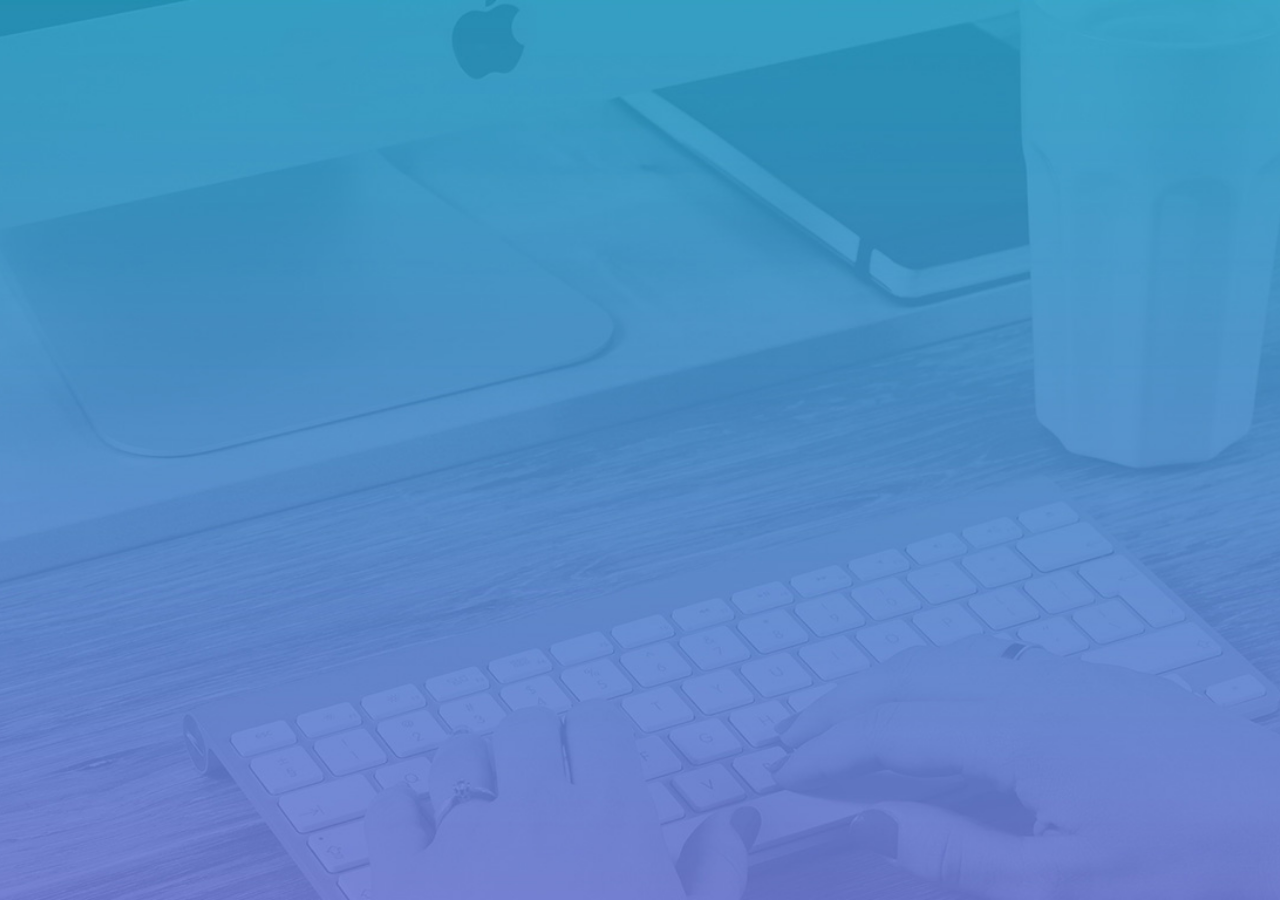
==== index.html @ a2351730 "完成注册和登录的开发" ====
<!DOCTYPE html>
<html lang="en">

<head>
    <meta charset="UTF-8">
    <meta name="viewport" content="width=device-width, initial-scale=1.0">
    <link rel="stylesheet" href="./assets/css/login.css">
    <title>Document</title>
</head>

<body>

</body>

</html>
---- assets/css/login.css ----
html,
body {
    margin: 0;
    padding: 0;
    height: 100%;
    width: 100%;
    background: url('/assets/images/login_bg.jpg') no-repeat center;
    background-size: cover;
}

.loginAndRegBox {
    width: 400px;
    height: 310px;
    background-color: #fff;
    position: absolute;
    left: 50%;
    top: 50%;
    transform: translate(-50%, -50%);
}

.title-box {
    height: 60px;
    background: url('/assets/images/login_title.png') no-repeat center;
}

.reg-box {
    display: none;
}

.layui-form {
    padding: 0 30px;
}

.links {
    display: flex;
    justify-content: flex-end;
}

.layui-form-item {
    position: relative;
}

.layui-icon {
    position: absolute;
    left: 10px;
    top: 10px;
}

.layui-input {
    padding-left: 32px !important;
}
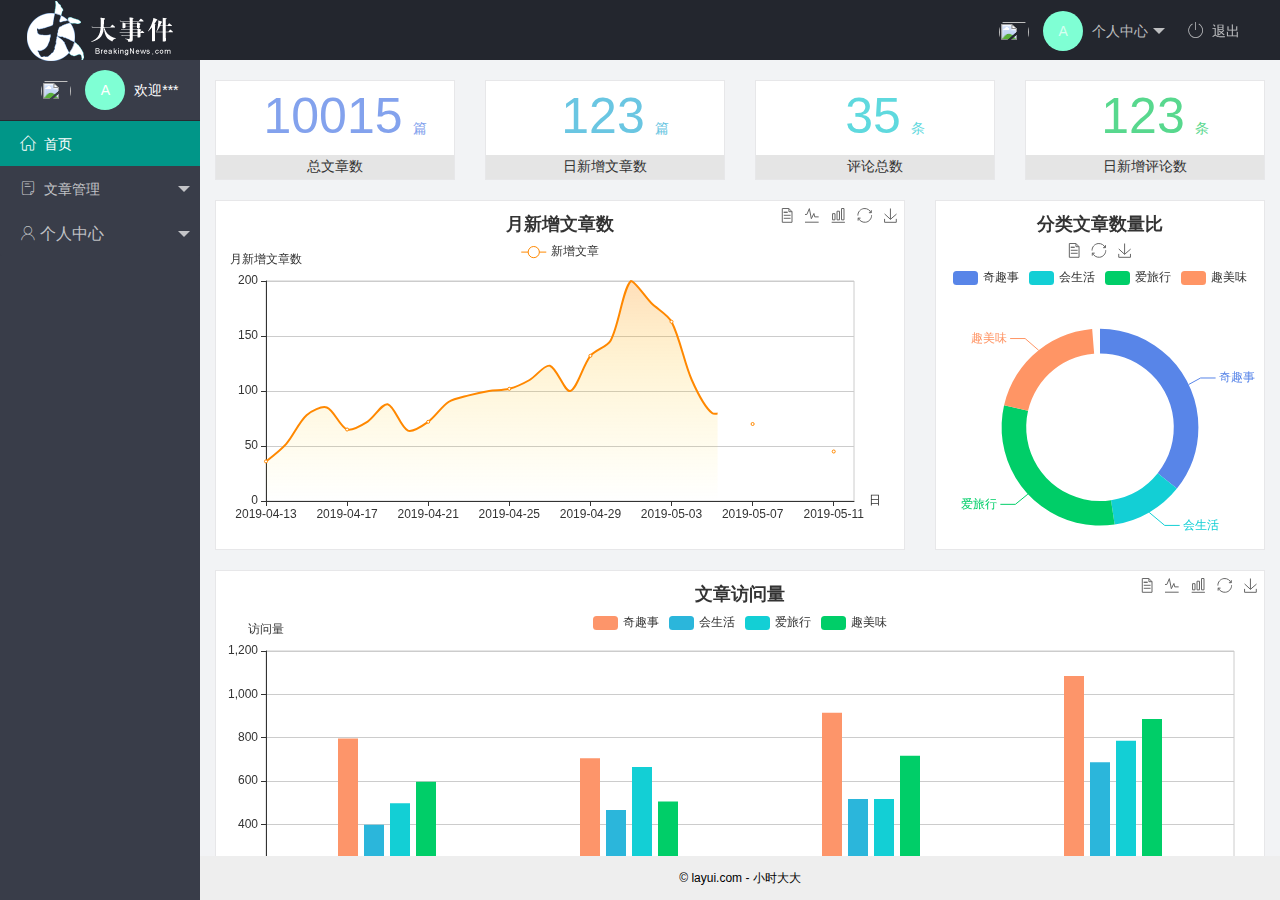
==== commit 5d0b4be3: "完成主页的开发" ====
--- a/index.html
+++ b/index.html
@@ -5,10 +5,92 @@
     <meta charset="UTF-8">
     <meta name="viewport" content="width=device-width, initial-scale=1.0">
     <link rel="stylesheet" href="./assets/css/login.css">
+    <link rel="stylesheet" href="/assets/lib/layui/css/layui.css">
+    <link rel="stylesheet" href="/assets/css/index.css">
+    <!-- 导入第三方图标库 -->
+    <link rel="stylesheet" href="/assets/fonts/iconfont.css">
     <title>Document</title>
 </head>
 
-<body>
+<body class="layui-layout-body">
+    <div class="layui-layout layui-layout-admin">
+        <div class="layui-header">
+            <div class="layui-logo">
+                <img src="/assets/images/logo.png" alt="">
+            </div>
+            <!-- 头部区域（可配合layui已有的水平导航） -->
+            <ul class="layui-nav layui-layout-right">
+                <li class="layui-nav-item">
+                    <a href="javascript:;" class="userinfo">
+                        <img src="http://t.cn/RCzsdCq" class="layui-nav-img">
+                        <span class="text-avatar">A</span> 个人中心
+                    </a>
+                    <dl class="layui-nav-child">
+                        <dd><a href="">基本资料</a></dd>
+                        <dd><a href="">更换头像</a></dd>
+                        <dd><a href="">重置密码</a></dd>
+                    </dl>
+                </li>
+                <li class="layui-nav-item"><a href="javascript:;" id="btnLogout"><span class="iconfont icon-tuichu"></span>退出</a></li>
+            </ul>
+        </div>
+
+        <div class="layui-side layui-bg-black">
+            <div class="layui-side-scroll">
+                <div class="userinfo">
+                    <img src="http://t.cn/RCzsdCq" class="layui-nav-img">
+                    <span class="text-avatar">A</span>
+                    <span>欢迎***</span>
+                </div>
+                <!-- 左侧导航区域（可配合layui已有的垂直导航） -->
+                <ul class="layui-nav layui-nav-tree" lay-shrink="all">
+                    <li class="layui-nav-item layui-this">
+                        <a href="/home/dashboard.html" target="fm"> <span class="iconfont icon-home"></span>首页</a>
+                    </li>
+                    <li class="layui-nav-item">
+
+                        <a class="" href="javascript:;"> <span class="iconfont icon-16"></span>文章管理</a>
+                        <dl class="layui-nav-child">
+                            <dd>
+                                <a href="javascript:;"><span class="iconfont icon-home"></span>文章类别</a>
+                            </dd>
+                            <dd>
+                                <a href="javascript:;"><i class="layui-icon layui-icon-face-smile"></i>文章列表</a>
+                            </dd>
+                            <dd>
+                                <a href="javascript:;"><i class="layui-icon layui-icon-app"></i>发布文章</a>
+                            </dd>
+
+                        </dl>
+                    </li>
+                    <li class="layui-nav-item">
+                        <a href="javascript:;"><span class="iconfont icon-user">
+                            个人中心</a>
+                        <dl class="layui-nav-child">
+                            <dd><a href="javascript:;"><i class="layui-icon layui-icon-app"></i>基本资料</a></dd>
+                            <dd><a href="javascript:;"><i class="layui-icon layui-icon-app"></i>更换头像</a></dd>
+                            <dd><a href="javascript:;"><i class="layui-icon layui-icon-app"></i>重置密码</a></dd>
+                        </dl>
+                    </li>
+                </ul>
+            </div>
+        </div>
+
+        <div class="layui-body">
+            <!-- 内容主体区域 -->
+            <iframe name="fm" src="/home/dashboard.html" frameborder="0"></iframe>
+        </div>
+
+        <div class="layui-footer">
+            <!-- 底部固定区域 -->
+            © layui.com - 小时大大
+        </div>
+    </div>
+    <script src="/assets/lib/layui/layui.all.js"></script>
+    <script src="/assets/lib/jquery.js"></script>
+    <!-- jquery之后 js之前 -->
+    <script src="/assets/js/baseAPI.js"></script>
+    <script src="/assets/js/index.js"></script>
 
 </body>
 
--- a/assets/lib/layui/css/layui.css
+++ b/assets/lib/layui/css/layui.css
@@ -0,0 +1,2 @@
+/** layui-v2.5.5 MIT License By https://www.layui.com */
+ .layui-inline,img{display:inline-block;vertical-align:middle}h1,h2,h3,h4,h5,h6{font-weight:400}.layui-edge,.layui-header,.layui-inline,.layui-main{position:relative}.layui-body,.layui-edge,.layui-elip{overflow:hidden}.layui-btn,.layui-edge,.layui-inline,img{vertical-align:middle}.layui-btn,.layui-disabled,.layui-icon,.layui-unselect{-moz-user-select:none;-webkit-user-select:none;-ms-user-select:none}.layui-elip,.layui-form-checkbox span,.layui-form-pane .layui-form-label{text-overflow:ellipsis;white-space:nowrap}.layui-breadcrumb,.layui-tree-btnGroup{visibility:hidden}blockquote,body,button,dd,div,dl,dt,form,h1,h2,h3,h4,h5,h6,input,li,ol,p,pre,td,textarea,th,ul{margin:0;padding:0;-webkit-tap-highlight-color:rgba(0,0,0,0)}a:active,a:hover{outline:0}img{border:none}li{list-style:none}table{border-collapse:collapse;border-spacing:0}h4,h5,h6{font-size:100%}button,input,optgroup,option,select,textarea{font-family:inherit;font-size:inherit;font-style:inherit;font-weight:inherit;outline:0}pre{white-space:pre-wrap;white-space:-moz-pre-wrap;white-space:-pre-wrap;white-space:-o-pre-wrap;word-wrap:break-word}body{line-height:24px;font:14px Helvetica Neue,Helvetica,PingFang SC,Tahoma,Arial,sans-serif}hr{height:1px;margin:10px 0;border:0;clear:both}a{color:#333;text-decoration:none}a:hover{color:#777}a cite{font-style:normal;*cursor:pointer}.layui-border-box,.layui-border-box *{box-sizing:border-box}.layui-box,.layui-box *{box-sizing:content-box}.layui-clear{clear:both;*zoom:1}.layui-clear:after{content:'\20';clear:both;*zoom:1;display:block;height:0}.layui-inline{*display:inline;*zoom:1}.layui-edge{display:inline-block;width:0;height:0;border-width:6px;border-style:dashed;border-color:transparent}.layui-edge-top{top:-4px;border-bottom-color:#999;border-bottom-style:solid}.layui-edge-right{border-left-color:#999;border-left-style:solid}.layui-edge-bottom{top:2px;border-top-color:#999;border-top-style:solid}.layui-edge-left{border-right-color:#999;border-right-style:solid}.layui-disabled,.layui-disabled:hover{color:#d2d2d2!important;cursor:not-allowed!important}.layui-circle{border-radius:100%}.layui-show{display:block!important}.layui-hide{display:none!important}@font-face{font-family:layui-icon;src:url(../font/iconfont.eot?v=250);src:url(../font/iconfont.eot?v=250#iefix) format('embedded-opentype'),url(../font/iconfont.woff2?v=250) format('woff2'),url(../font/iconfont.woff?v=250) format('woff'),url(../font/iconfont.ttf?v=250) format('truetype'),url(../font/iconfont.svg?v=250#layui-icon) format('svg')}.layui-icon{font-family:layui-icon!important;font-size:16px;font-style:normal;-webkit-font-smoothing:antialiased;-moz-osx-font-smoothing:grayscale}.layui-icon-reply-fill:before{content:"\e611"}.layui-icon-set-fill:before{content:"\e614"}.layui-icon-menu-fill:before{content:"\e60f"}.layui-icon-search:before{content:"\e615"}.layui-icon-share:before{content:"\e641"}.layui-icon-set-sm:before{content:"\e620"}.layui-icon-engine:before{content:"\e628"}.layui-icon-close:before{content:"\1006"}.layui-icon-close-fill:before{content:"\1007"}.layui-icon-chart-screen:before{content:"\e629"}.layui-icon-star:before{content:"\e600"}.layui-icon-circle-dot:before{content:"\e617"}.layui-icon-chat:before{content:"\e606"}.layui-icon-release:before{content:"\e609"}.layui-icon-list:before{content:"\e60a"}.layui-icon-chart:before{content:"\e62c"}.layui-icon-ok-circle:before{content:"\1005"}.layui-icon-layim-theme:before{content:"\e61b"}.layui-icon-table:before{content:"\e62d"}.layui-icon-right:before{content:"\e602"}.layui-icon-left:before{content:"\e603"}.layui-icon-cart-simple:before{content:"\e698"}.layui-icon-face-cry:before{content:"\e69c"}.layui-icon-face-smile:before{content:"\e6af"}.layui-icon-survey:before{content:"\e6b2"}.layui-icon-tree:before{content:"\e62e"}.layui-icon-upload-circle:before{content:"\e62f"}.layui-icon-add-circle:before{content:"\e61f"}.layui-icon-download-circle:before{content:"\e601"}.layui-icon-templeate-1:before{content:"\e630"}.layui-icon-util:before{content:"\e631"}.layui-icon-face-surprised:before{content:"\e664"}.layui-icon-edit:before{content:"\e642"}.layui-icon-speaker:before{content:"\e645"}.layui-icon-down:before{content:"\e61a"}.layui-icon-file:before{content:"\e621"}.layui-icon-layouts:before{content:"\e632"}.layui-icon-rate-half:before{content:"\e6c9"}.layui-icon-add-circle-fine:before{content:"\e608"}.layui-icon-prev-circle:before{content:"\e633"}.layui-icon-read:before{content:"\e705"}.layui-icon-404:before{content:"\e61c"}.layui-icon-carousel:before{content:"\e634"}.layui-icon-help:before{content:"\e607"}.layui-icon-code-circle:before{content:"\e635"}.layui-icon-water:before{content:"\e636"}.layui-icon-username:before{content:"\e66f"}.layui-icon-find-fill:before{content:"\e670"}.layui-icon-about:before{content:"\e60b"}.layui-icon-location:before{content:"\e715"}.layui-icon-up:before{content:"\e619"}.layui-icon-pause:before{content:"\e651"}.layui-icon-date:before{content:"\e637"}.layui-icon-layim-uploadfile:before{content:"\e61d"}.layui-icon-delete:before{content:"\e640"}.layui-icon-play:before{content:"\e652"}.layui-icon-top:before{content:"\e604"}.layui-icon-friends:before{content:"\e612"}.layui-icon-refresh-3:before{content:"\e9aa"}.layui-icon-ok:before{content:"\e605"}.layui-icon-layer:before{content:"\e638"}.layui-icon-face-smile-fine:before{content:"\e60c"}.layui-icon-dollar:before{content:"\e659"}.layui-icon-group:before{content:"\e613"}.layui-icon-layim-download:before{content:"\e61e"}.layui-icon-picture-fine:before{content:"\e60d"}.layui-icon-link:before{content:"\e64c"}.layui-icon-diamond:before{content:"\e735"}.layui-icon-log:before{content:"\e60e"}.layui-icon-rate-solid:before{content:"\e67a"}.layui-icon-fonts-del:before{content:"\e64f"}.layui-icon-unlink:before{content:"\e64d"}.layui-icon-fonts-clear:before{content:"\e639"}.layui-icon-triangle-r:before{content:"\e623"}.layui-icon-circle:before{content:"\e63f"}.layui-icon-radio:before{content:"\e643"}.layui-icon-align-center:before{content:"\e647"}.layui-icon-align-right:before{content:"\e648"}.layui-icon-align-left:before{content:"\e649"}.layui-icon-loading-1:before{content:"\e63e"}.layui-icon-return:before{content:"\e65c"}.layui-icon-fonts-strong:before{content:"\e62b"}.layui-icon-upload:before{content:"\e67c"}.layui-icon-dialogue:before{content:"\e63a"}.layui-icon-video:before{content:"\e6ed"}.layui-icon-headset:before{content:"\e6fc"}.layui-icon-cellphone-fine:before{content:"\e63b"}.layui-icon-add-1:before{content:"\e654"}.layui-icon-face-smile-b:before{content:"\e650"}.layui-icon-fonts-html:before{content:"\e64b"}.layui-icon-form:before{content:"\e63c"}.layui-icon-cart:before{content:"\e657"}.layui-icon-camera-fill:before{content:"\e65d"}.layui-icon-tabs:before{content:"\e62a"}.layui-icon-fonts-code:before{content:"\e64e"}.layui-icon-fire:before{content:"\e756"}.layui-icon-set:before{content:"\e716"}.layui-icon-fonts-u:before{content:"\e646"}.layui-icon-triangle-d:before{content:"\e625"}.layui-icon-tips:before{content:"\e702"}.layui-icon-picture:before{content:"\e64a"}.layui-icon-more-vertical:before{content:"\e671"}.layui-icon-flag:before{content:"\e66c"}.layui-icon-loading:before{content:"\e63d"}.layui-icon-fonts-i:before{content:"\e644"}.layui-icon-refresh-1:before{content:"\e666"}.layui-icon-rmb:before{content:"\e65e"}.layui-icon-home:before{content:"\e68e"}.layui-icon-user:before{content:"\e770"}.layui-icon-notice:before{content:"\e667"}.layui-icon-login-weibo:before{content:"\e675"}.layui-icon-voice:before{content:"\e688"}.layui-icon-upload-drag:before{content:"\e681"}.layui-icon-login-qq:before{content:"\e676"}.layui-icon-snowflake:before{content:"\e6b1"}.layui-icon-file-b:before{content:"\e655"}.layui-icon-template:before{content:"\e663"}.layui-icon-auz:before{content:"\e672"}.layui-icon-console:before{content:"\e665"}.layui-icon-app:before{content:"\e653"}.layui-icon-prev:before{content:"\e65a"}.layui-icon-website:before{content:"\e7ae"}.layui-icon-next:before{content:"\e65b"}.layui-icon-component:before{content:"\e857"}.layui-icon-more:before{content:"\e65f"}.layui-icon-login-wechat:before{content:"\e677"}.layui-icon-shrink-right:before{content:"\e668"}.layui-icon-spread-left:before{content:"\e66b"}.layui-icon-camera:before{content:"\e660"}.layui-icon-note:before{content:"\e66e"}.layui-icon-refresh:before{content:"\e669"}.layui-icon-female:before{content:"\e661"}.layui-icon-male:before{content:"\e662"}.layui-icon-password:before{content:"\e673"}.layui-icon-senior:before{content:"\e674"}.layui-icon-theme:before{content:"\e66a"}.layui-icon-tread:before{content:"\e6c5"}.layui-icon-praise:before{content:"\e6c6"}.layui-icon-star-fill:before{content:"\e658"}.layui-icon-rate:before{content:"\e67b"}.layui-icon-template-1:before{content:"\e656"}.layui-icon-vercode:before{content:"\e679"}.layui-icon-cellphone:before{content:"\e678"}.layui-icon-screen-full:before{content:"\e622"}.layui-icon-screen-restore:before{content:"\e758"}.layui-icon-cols:before{content:"\e610"}.layui-icon-export:before{content:"\e67d"}.layui-icon-print:before{content:"\e66d"}.layui-icon-slider:before{content:"\e714"}.layui-icon-addition:before{content:"\e624"}.layui-icon-subtraction:before{content:"\e67e"}.layui-icon-service:before{content:"\e626"}.layui-icon-transfer:before{content:"\e691"}.layui-main{width:1140px;margin:0 auto}.layui-header{z-index:1000;height:60px}.layui-header a:hover{transition:all .5s;-webkit-transition:all .5s}.layui-side{position:fixed;left:0;top:0;bottom:0;z-index:999;width:200px;overflow-x:hidden}.layui-side-scroll{position:relative;width:220px;height:100%;overflow-x:hidden}.layui-body{position:absolute;left:200px;right:0;top:0;bottom:0;z-index:998;width:auto;overflow-y:auto;box-sizing:border-box}.layui-layout-body{overflow:hidden}.layui-layout-admin .layui-header{background-color:#23262E}.layui-layout-admin .layui-side{top:60px;width:200px;overflow-x:hidden}.layui-layout-admin .layui-body{position:fixed;top:60px;bottom:44px}.layui-layout-admin .layui-main{width:auto;margin:0 15px}.layui-layout-admin .layui-footer{position:fixed;left:200px;right:0;bottom:0;height:44px;line-height:44px;padding:0 15px;background-color:#eee}.layui-layout-admin .layui-logo{position:absolute;left:0;top:0;width:200px;height:100%;line-height:60px;text-align:center;color:#009688;font-size:16px}.layui-layout-admin .layui-header .layui-nav{background:0 0}.layui-layout-left{position:absolute!important;left:200px;top:0}.layui-layout-right{position:absolute!important;right:0;top:0}.layui-container{position:relative;margin:0 auto;padding:0 15px;box-sizing:border-box}.layui-fluid{position:relative;margin:0 auto;padding:0 15px}.layui-row:after,.layui-row:before{content:'';display:block;clear:both}.layui-col-lg1,.layui-col-lg10,.layui-col-lg11,.layui-col-lg12,.layui-col-lg2,.layui-col-lg3,.layui-col-lg4,.layui-col-lg5,.layui-col-lg6,.layui-col-lg7,.layui-col-lg8,.layui-col-lg9,.layui-col-md1,.layui-col-md10,.layui-col-md11,.layui-col-md12,.layui-col-md2,.layui-col-md3,.layui-col-md4,.layui-col-md5,.layui-col-md6,.layui-col-md7,.layui-col-md8,.layui-col-md9,.layui-col-sm1,.layui-col-sm10,.layui-col-sm11,.layui-col-sm12,.layui-col-sm2,.layui-col-sm3,.layui-col-sm4,.layui-col-sm5,.layui-col-sm6,.layui-col-sm7,.layui-col-sm8,.layui-col-sm9,.layui-col-xs1,.layui-col-xs10,.layui-col-xs11,.layui-col-xs12,.layui-col-xs2,.layui-col-xs3,.layui-col-xs4,.layui-col-xs5,.layui-col-xs6,.layui-col-xs7,.layui-col-xs8,.layui-col-xs9{position:relative;display:block;box-sizing:border-box}.layui-col-xs1,.layui-col-xs10,.layui-col-xs11,.layui-col-xs12,.layui-col-xs2,.layui-col-xs3,.layui-col-xs4,.layui-col-xs5,.layui-col-xs6,.layui-col-xs7,.layui-col-xs8,.layui-col-xs9{float:left}.layui-col-xs1{width:8.33333333%}.layui-col-xs2{width:16.66666667%}.layui-col-xs3{width:25%}.layui-col-xs4{width:33.33333333%}.layui-col-xs5{width:41.66666667%}.layui-col-xs6{width:50%}.layui-col-xs7{width:58.33333333%}.layui-col-xs8{width:66.66666667%}.layui-col-xs9{width:75%}.layui-col-xs10{width:83.33333333%}.layui-col-xs11{width:91.66666667%}.layui-col-xs12{width:100%}.layui-col-xs-offset1{margin-left:8.33333333%}.layui-col-xs-offset2{margin-left:16.66666667%}.layui-col-xs-offset3{margin-left:25%}.layui-col-xs-offset4{margin-left:33.33333333%}.layui-col-xs-offset5{margin-left:41.66666667%}.layui-col-xs-offset6{margin-left:50%}.layui-col-xs-offset7{margin-left:58.33333333%}.layui-col-xs-offset8{margin-left:66.66666667%}.layui-col-xs-offset9{margin-left:75%}.layui-col-xs-offset10{margin-left:83.33333333%}.layui-col-xs-offset11{margin-left:91.66666667%}.layui-col-xs-offset12{margin-left:100%}@media screen and (max-width:768px){.layui-hide-xs{display:none!important}.layui-show-xs-block{display:block!important}.layui-show-xs-inline{display:inline!important}.layui-show-xs-inline-block{display:inline-block!important}}@media screen and (min-width:768px){.layui-container{width:750px}.layui-hide-sm{display:none!important}.layui-show-sm-block{display:block!important}.layui-show-sm-inline{display:inline!important}.layui-show-sm-inline-block{display:inline-block!important}.layui-col-sm1,.layui-col-sm10,.layui-col-sm11,.layui-col-sm12,.layui-col-sm2,.layui-col-sm3,.layui-col-sm4,.layui-col-sm5,.layui-col-sm6,.layui-col-sm7,.layui-col-sm8,.layui-col-sm9{float:left}.layui-col-sm1{width:8.33333333%}.layui-col-sm2{width:16.66666667%}.layui-col-sm3{width:25%}.layui-col-sm4{width:33.33333333%}.layui-col-sm5{width:41.66666667%}.layui-col-sm6{width:50%}.layui-col-sm7{width:58.33333333%}.layui-col-sm8{width:66.66666667%}.layui-col-sm9{width:75%}.layui-col-sm10{width:83.33333333%}.layui-col-sm11{width:91.66666667%}.layui-col-sm12{width:100%}.layui-col-sm-offset1{margin-left:8.33333333%}.layui-col-sm-offset2{margin-left:16.66666667%}.layui-col-sm-offset3{margin-left:25%}.layui-col-sm-offset4{margin-left:33.33333333%}.layui-col-sm-offset5{margin-left:41.66666667%}.layui-col-sm-offset6{margin-left:50%}.layui-col-sm-offset7{margin-left:58.33333333%}.layui-col-sm-offset8{margin-left:66.66666667%}.layui-col-sm-offset9{margin-left:75%}.layui-col-sm-offset10{margin-left:83.33333333%}.layui-col-sm-offset11{margin-left:91.66666667%}.layui-col-sm-offset12{margin-left:100%}}@media screen and (min-width:992px){.layui-container{width:970px}.layui-hide-md{display:none!important}.layui-show-md-block{display:block!important}.layui-show-md-inline{display:inline!important}.layui-show-md-inline-block{display:inline-block!important}.layui-col-md1,.layui-col-md10,.layui-col-md11,.layui-col-md12,.layui-col-md2,.layui-col-md3,.layui-col-md4,.layui-col-md5,.layui-col-md6,.layui-col-md7,.layui-col-md8,.layui-col-md9{float:left}.layui-col-md1{width:8.33333333%}.layui-col-md2{width:16.66666667%}.layui-col-md3{width:25%}.layui-col-md4{width:33.33333333%}.layui-col-md5{width:41.66666667%}.layui-col-md6{width:50%}.layui-col-md7{width:58.33333333%}.layui-col-md8{width:66.66666667%}.layui-col-md9{width:75%}.layui-col-md10{width:83.33333333%}.layui-col-md11{width:91.66666667%}.layui-col-md12{width:100%}.layui-col-md-offset1{margin-left:8.33333333%}.layui-col-md-offset2{margin-left:16.66666667%}.layui-col-md-offset3{margin-left:25%}.layui-col-md-offset4{margin-left:33.33333333%}.layui-col-md-offset5{margin-left:41.66666667%}.layui-col-md-offset6{margin-left:50%}.layui-col-md-offset7{margin-left:58.33333333%}.layui-col-md-offset8{margin-left:66.66666667%}.layui-col-md-offset9{margin-left:75%}.layui-col-md-offset10{margin-left:83.33333333%}.layui-col-md-offset11{margin-left:91.66666667%}.layui-col-md-offset12{margin-left:100%}}@media screen and (min-width:1200px){.layui-container{width:1170px}.layui-hide-lg{display:none!important}.layui-show-lg-block{display:block!important}.layui-show-lg-inline{display:inline!important}.layui-show-lg-inline-block{display:inline-block!important}.layui-col-lg1,.layui-col-lg10,.layui-col-lg11,.layui-col-lg12,.layui-col-lg2,.layui-col-lg3,.layui-col-lg4,.layui-col-lg5,.layui-col-lg6,.layui-col-lg7,.layui-col-lg8,.layui-col-lg9{float:left}.layui-col-lg1{width:8.33333333%}.layui-col-lg2{width:16.66666667%}.layui-col-lg3{width:25%}.layui-col-lg4{width:33.33333333%}.layui-col-lg5{width:41.66666667%}.layui-col-lg6{width:50%}.layui-col-lg7{width:58.33333333%}.layui-col-lg8{width:66.66666667%}.layui-col-lg9{width:75%}.layui-col-lg10{width:83.33333333%}.layui-col-lg11{width:91.66666667%}.layui-col-lg12{width:100%}.layui-col-lg-offset1{margin-left:8.33333333%}.layui-col-lg-offset2{margin-left:16.66666667%}.layui-col-lg-offset3{margin-left:25%}.layui-col-lg-offset4{margin-left:33.33333333%}.layui-col-lg-offset5{margin-left:41.66666667%}.layui-col-lg-offset6{margin-left:50%}.layui-col-lg-offset7{margin-left:58.33333333%}.layui-col-lg-offset8{margin-left:66.66666667%}.layui-col-lg-offset9{margin-left:75%}.layui-col-lg-offset10{margin-left:83.33333333%}.layui-col-lg-offset11{margin-left:91.66666667%}.layui-col-lg-offset12{margin-left:100%}}.layui-col-space1{margin:-.5px}.layui-col-space1>*{padding:.5px}.layui-col-space3{margin:-1.5px}.layui-col-space3>*{padding:1.5px}.layui-col-space5{margin:-2.5px}.layui-col-space5>*{padding:2.5px}.layui-col-space8{margin:-3.5px}.layui-col-space8>*{padding:3.5px}.layui-col-space10{margin:-5px}.layui-col-space10>*{padding:5px}.layui-col-space12{margin:-6px}.layui-col-space12>*{padding:6px}.layui-col-space15{margin:-7.5px}.layui-col-space15>*{padding:7.5px}.layui-col-space18{margin:-9px}.layui-col-space18>*{padding:9px}.layui-col-space20{margin:-10px}.layui-col-space20>*{padding:10px}.layui-col-space22{margin:-11px}.layui-col-space22>*{padding:11px}.layui-col-space25{margin:-12.5px}.layui-col-space25>*{padding:12.5px}.layui-col-space30{margin:-15px}.layui-col-space30>*{padding:15px}.layui-btn,.layui-input,.layui-select,.layui-textarea,.layui-upload-button{outline:0;-webkit-appearance:none;transition:all .3s;-webkit-transition:all .3s;box-sizing:border-box}.layui-elem-quote{margin-bottom:10px;padding:15px;line-height:22px;border-left:5px solid #009688;border-radius:0 2px 2px 0;background-color:#f2f2f2}.layui-quote-nm{border-style:solid;border-width:1px 1px 1px 5px;background:0 0}.layui-elem-field{margin-bottom:10px;padding:0;border-width:1px;border-style:solid}.layui-elem-field legend{margin-left:20px;padding:0 10px;font-size:20px;font-weight:300}.layui-field-title{margin:10px 0 20px;border-width:1px 0 0}.layui-field-box{padding:10px 15px}.layui-field-title .layui-field-box{padding:10px 0}.layui-progress{position:relative;height:6px;border-radius:20px;background-color:#e2e2e2}.layui-progress-bar{position:absolute;left:0;top:0;width:0;max-width:100%;height:6px;border-radius:20px;text-align:right;background-color:#5FB878;transition:all .3s;-webkit-transition:all .3s}.layui-progress-big,.layui-progress-big .layui-progress-bar{height:18px;line-height:18px}.layui-progress-text{position:relative;top:-20px;line-height:18px;font-size:12px;color:#666}.layui-progress-big .layui-progress-text{position:static;padding:0 10px;color:#fff}.layui-collapse{border-width:1px;border-style:solid;border-radius:2px}.layui-colla-content,.layui-colla-item{border-top-width:1px;border-top-style:solid}.layui-colla-item:first-child{border-top:none}.layui-colla-title{position:relative;height:42px;line-height:42px;padding:0 15px 0 35px;color:#333;background-color:#f2f2f2;cursor:pointer;font-size:14px;overflow:hidden}.layui-colla-content{display:none;padding:10px 15px;line-height:22px;color:#666}.layui-colla-icon{position:absolute;left:15px;top:0;font-size:14px}.layui-card{margin-bottom:15px;border-radius:2px;background-color:#fff;box-shadow:0 1px 2px 0 rgba(0,0,0,.05)}.layui-card:last-child{margin-bottom:0}.layui-card-header{position:relative;height:42px;line-height:42px;padding:0 15px;border-bottom:1px solid #f6f6f6;color:#333;border-radius:2px 2px 0 0;font-size:14px}.layui-bg-black,.layui-bg-blue,.layui-bg-cyan,.layui-bg-green,.layui-bg-orange,.layui-bg-red{color:#fff!important}.layui-card-body{position:relative;padding:10px 15px;line-height:24px}.layui-card-body[pad15]{padding:15px}.layui-card-body[pad20]{padding:20px}.layui-card-body .layui-table{margin:5px 0}.layui-card .layui-tab{margin:0}.layui-panel-window{position:relative;padding:15px;border-radius:0;border-top:5px solid #E6E6E6;background-color:#fff}.layui-auxiliar-moving{position:fixed;left:0;right:0;top:0;bottom:0;width:100%;height:100%;background:0 0;z-index:9999999999}.layui-form-label,.layui-form-mid,.layui-form-select,.layui-input-block,.layui-input-inline,.layui-textarea{position:relative}.layui-bg-red{background-color:#FF5722!important}.layui-bg-orange{background-color:#FFB800!important}.layui-bg-green{background-color:#009688!important}.layui-bg-cyan{background-color:#2F4056!important}.layui-bg-blue{background-color:#1E9FFF!important}.layui-bg-black{background-color:#393D49!important}.layui-bg-gray{background-color:#eee!important;color:#666!important}.layui-badge-rim,.layui-colla-content,.layui-colla-item,.layui-collapse,.layui-elem-field,.layui-form-pane .layui-form-item[pane],.layui-form-pane .layui-form-label,.layui-input,.layui-layedit,.layui-layedit-tool,.layui-quote-nm,.layui-select,.layui-tab-bar,.layui-tab-card,.layui-tab-title,.layui-tab-title .layui-this:after,.layui-textarea{border-color:#e6e6e6}.layui-timeline-item:before,hr{background-color:#e6e6e6}.layui-text{line-height:22px;font-size:14px;color:#666}.layui-text h1,.layui-text h2,.layui-text h3{font-weight:500;color:#333}.layui-text h1{font-size:30px}.layui-text h2{font-size:24px}.layui-text h3{font-size:18px}.layui-text a:not(.layui-btn){color:#01AAED}.layui-text a:not(.layui-btn):hover{text-decoration:underline}.layui-text ul{padding:5px 0 5px 15px}.layui-text ul li{margin-top:5px;list-style-type:disc}.layui-text em,.layui-word-aux{color:#999!important;padding:0 5px!important}.layui-btn{display:inline-block;height:38px;line-height:38px;padding:0 18px;background-color:#009688;color:#fff;white-space:nowrap;text-align:center;font-size:14px;border:none;border-radius:2px;cursor:pointer}.layui-btn:hover{opacity:.8;filter:alpha(opacity=80);color:#fff}.layui-btn:active{opacity:1;filter:alpha(opacity=100)}.layui-btn+.layui-btn{margin-left:10px}.layui-btn-container{font-size:0}.layui-btn-container .layui-btn{margin-right:10px;margin-bottom:10px}.layui-btn-container .layui-btn+.layui-btn{margin-left:0}.layui-table .layui-btn-container .layui-btn{margin-bottom:9px}.layui-btn-radius{border-radius:100px}.layui-btn .layui-icon{margin-right:3px;font-size:18px;vertical-align:bottom;vertical-align:middle\9}.layui-btn-primary{border:1px solid #C9C9C9;background-color:#fff;color:#555}.layui-btn-primary:hover{border-color:#009688;color:#333}.layui-btn-normal{background-color:#1E9FFF}.layui-btn-warm{background-color:#FFB800}.layui-btn-danger{background-color:#FF5722}.layui-btn-checked{background-color:#5FB878}.layui-btn-disabled,.layui-btn-disabled:active,.layui-btn-disabled:hover{border:1px solid #e6e6e6;background-color:#FBFBFB;color:#C9C9C9;cursor:not-allowed;opacity:1}.layui-btn-lg{height:44px;line-height:44px;padding:0 25px;font-size:16px}.layui-btn-sm{height:30px;line-height:30px;padding:0 10px;font-size:12px}.layui-btn-sm i{font-size:16px!important}.layui-btn-xs{height:22px;line-height:22px;padding:0 5px;font-size:12px}.layui-btn-xs i{font-size:14px!important}.layui-btn-group{display:inline-block;vertical-align:middle;font-size:0}.layui-btn-group .layui-btn{margin-left:0!important;margin-right:0!important;border-left:1px solid rgba(255,255,255,.5);border-radius:0}.layui-btn-group .layui-btn-primary{border-left:none}.layui-btn-group .layui-btn-primary:hover{border-color:#C9C9C9;color:#009688}.layui-btn-group .layui-btn:first-child{border-left:none;border-radius:2px 0 0 2px}.layui-btn-group .layui-btn-primary:first-child{border-left:1px solid #c9c9c9}.layui-btn-group .layui-btn:last-child{border-radius:0 2px 2px 0}.layui-btn-group .layui-btn+.layui-btn{margin-left:0}.layui-btn-group+.layui-btn-group{margin-left:10px}.layui-btn-fluid{width:100%}.layui-input,.layui-select,.layui-textarea{height:38px;line-height:1.3;line-height:38px\9;border-width:1px;border-style:solid;background-color:#fff;border-radius:2px}.layui-input::-webkit-input-placeholder,.layui-select::-webkit-input-placeholder,.layui-textarea::-webkit-input-placeholder{line-height:1.3}.layui-input,.layui-textarea{display:block;width:100%;padding-left:10px}.layui-input:hover,.layui-textarea:hover{border-color:#D2D2D2!important}.layui-input:focus,.layui-textarea:focus{border-color:#C9C9C9!important}.layui-textarea{min-height:100px;height:auto;line-height:20px;padding:6px 10px;resize:vertical}.layui-select{padding:0 10px}.layui-form input[type=checkbox],.layui-form input[type=radio],.layui-form select{display:none}.layui-form [lay-ignore]{display:initial}.layui-form-item{margin-bottom:15px;clear:both;*zoom:1}.layui-form-item:after{content:'\20';clear:both;*zoom:1;display:block;height:0}.layui-form-label{float:left;display:block;padding:9px 15px;width:80px;font-weight:400;line-height:20px;text-align:right}.layui-form-label-col{display:block;float:none;padding:9px 0;line-height:20px;text-align:left}.layui-form-item .layui-inline{margin-bottom:5px;margin-right:10px}.layui-input-block{margin-left:110px;min-height:36px}.layui-input-inline{display:inline-block;vertical-align:middle}.layui-form-item .layui-input-inline{float:left;width:190px;margin-right:10px}.layui-form-text .layui-input-inline{width:auto}.layui-form-mid{float:left;display:block;padding:9px 0!important;line-height:20px;margin-right:10px}.layui-form-danger+.layui-form-select .layui-input,.layui-form-danger:focus{border-color:#FF5722!important}.layui-form-select .layui-input{padding-right:30px;cursor:pointer}.layui-form-select .layui-edge{position:absolute;right:10px;top:50%;margin-top:-3px;cursor:pointer;border-width:6px;border-top-color:#c2c2c2;border-top-style:solid;transition:all .3s;-webkit-transition:all .3s}.layui-form-select dl{display:none;position:absolute;left:0;top:42px;padding:5px 0;z-index:899;min-width:100%;border:1px solid #d2d2d2;max-height:300px;overflow-y:auto;background-color:#fff;border-radius:2px;box-shadow:0 2px 4px rgba(0,0,0,.12);box-sizing:border-box}.layui-form-select dl dd,.layui-form-select dl dt{padding:0 10px;line-height:36px;white-space:nowrap;overflow:hidden;text-overflow:ellipsis}.layui-form-select dl dt{font-size:12px;color:#999}.layui-form-select dl dd{cursor:pointer}.layui-form-select dl dd:hover{background-color:#f2f2f2;-webkit-transition:.5s all;transition:.5s all}.layui-form-select .layui-select-group dd{padding-left:20px}.layui-form-select dl dd.layui-select-tips{padding-left:10px!important;color:#999}.layui-form-select dl dd.layui-this{background-color:#5FB878;color:#fff}.layui-form-checkbox,.layui-form-select dl dd.layui-disabled{background-color:#fff}.layui-form-selected dl{display:block}.layui-form-checkbox,.layui-form-checkbox *,.layui-form-switch{display:inline-block;vertical-align:middle}.layui-form-selected .layui-edge{margin-top:-9px;-webkit-transform:rotate(180deg);transform:rotate(180deg);margin-top:-3px\9}:root .layui-form-selected .layui-edge{margin-top:-9px\0/IE9}.layui-form-selectup dl{top:auto;bottom:42px}.layui-select-none{margin:5px 0;text-align:center;color:#999}.layui-select-disabled .layui-disabled{border-color:#eee!important}.layui-select-disabled .layui-edge{border-top-color:#d2d2d2}.layui-form-checkbox{position:relative;height:30px;line-height:30px;margin-right:10px;padding-right:30px;cursor:pointer;font-size:0;-webkit-transition:.1s linear;transition:.1s linear;box-sizing:border-box}.layui-form-checkbox span{padding:0 10px;height:100%;font-size:14px;border-radius:2px 0 0 2px;background-color:#d2d2d2;color:#fff;overflow:hidden}.layui-form-checkbox:hover span{background-color:#c2c2c2}.layui-form-checkbox i{position:absolute;right:0;top:0;width:30px;height:28px;border:1px solid #d2d2d2;border-left:none;border-radius:0 2px 2px 0;color:#fff;font-size:20px;text-align:center}.layui-form-checkbox:hover i{border-color:#c2c2c2;color:#c2c2c2}.layui-form-checked,.layui-form-checked:hover{border-color:#5FB878}.layui-form-checked span,.layui-form-checked:hover span{background-color:#5FB878}.layui-form-checked i,.layui-form-checked:hover i{color:#5FB878}.layui-form-item .layui-form-checkbox{margin-top:4px}.layui-form-checkbox[lay-skin=primary]{height:auto!important;line-height:normal!important;min-width:18px;min-height:18px;border:none!important;margin-right:0;padding-left:28px;padding-right:0;background:0 0}.layui-form-checkbox[lay-skin=primary] span{padding-left:0;padding-right:15px;line-height:18px;background:0 0;color:#666}.layui-form-checkbox[lay-skin=primary] i{right:auto;left:0;width:16px;height:16px;line-height:16px;border:1px solid #d2d2d2;font-size:12px;border-radius:2px;background-color:#fff;-webkit-transition:.1s linear;transition:.1s linear}.layui-form-checkbox[lay-skin=primary]:hover i{border-color:#5FB878;color:#fff}.layui-form-checked[lay-skin=primary] i{border-color:#5FB878!important;background-color:#5FB878;color:#fff}.layui-checkbox-disbaled[lay-skin=primary] span{background:0 0!important;color:#c2c2c2}.layui-checkbox-disbaled[lay-skin=primary]:hover i{border-color:#d2d2d2}.layui-form-item .layui-form-checkbox[lay-skin=primary]{margin-top:10px}.layui-form-switch{position:relative;height:22px;line-height:22px;min-width:35px;padding:0 5px;margin-top:8px;border:1px solid #d2d2d2;border-radius:20px;cursor:pointer;background-color:#fff;-webkit-transition:.1s linear;transition:.1s linear}.layui-form-switch i{position:absolute;left:5px;top:3px;width:16px;height:16px;border-radius:20px;background-color:#d2d2d2;-webkit-transition:.1s linear;transition:.1s linear}.layui-form-switch em{position:relative;top:0;width:25px;margin-left:21px;padding:0!important;text-align:center!important;color:#999!important;font-style:normal!important;font-size:12px}.layui-form-onswitch{border-color:#5FB878;background-color:#5FB878}.layui-checkbox-disbaled,.layui-checkbox-disbaled i{border-color:#e2e2e2!important}.layui-form-onswitch i{left:100%;margin-left:-21px;background-color:#fff}.layui-form-onswitch em{margin-left:5px;margin-right:21px;color:#fff!important}.layui-checkbox-disbaled span{background-color:#e2e2e2!important}.layui-checkbox-disbaled:hover i{color:#fff!important}[lay-radio]{display:none}.layui-form-radio,.layui-form-radio *{display:inline-block;vertical-align:middle}.layui-form-radio{line-height:28px;margin:6px 10px 0 0;padding-right:10px;cursor:pointer;font-size:0}.layui-form-radio *{font-size:14px}.layui-form-radio>i{margin-right:8px;font-size:22px;color:#c2c2c2}.layui-form-radio>i:hover,.layui-form-radioed>i{color:#5FB878}.layui-radio-disbaled>i{color:#e2e2e2!important}.layui-form-pane .layui-form-label{width:110px;padding:8px 15px;height:38px;line-height:20px;border-width:1px;border-style:solid;border-radius:2px 0 0 2px;text-align:center;background-color:#FBFBFB;overflow:hidden;box-sizing:border-box}.layui-form-pane .layui-input-inline{margin-left:-1px}.layui-form-pane .layui-input-block{margin-left:110px;left:-1px}.layui-form-pane .layui-input{border-radius:0 2px 2px 0}.layui-form-pane .layui-form-text .layui-form-label{float:none;width:100%;border-radius:2px;box-sizing:border-box;text-align:left}.layui-form-pane .layui-form-text .layui-input-inline{display:block;margin:0;top:-1px;clear:both}.layui-form-pane .layui-form-text .layui-input-block{margin:0;left:0;top:-1px}.layui-form-pane .layui-form-text .layui-textarea{min-height:100px;border-radius:0 0 2px 2px}.layui-form-pane .layui-form-checkbox{margin:4px 0 4px 10px}.layui-form-pane .layui-form-radio,.layui-form-pane .layui-form-switch{margin-top:6px;margin-left:10px}.layui-form-pane .layui-form-item[pane]{position:relative;border-width:1px;border-style:solid}.layui-form-pane .layui-form-item[pane] .layui-form-label{position:absolute;left:0;top:0;height:100%;border-width:0 1px 0 0}.layui-form-pane .layui-form-item[pane] .layui-input-inline{margin-left:110px}@media screen and (max-width:450px){.layui-form-item .layui-form-label{text-overflow:ellipsis;overflow:hidden;white-space:nowrap}.layui-form-item .layui-inline{display:block;margin-right:0;margin-bottom:20px;clear:both}.layui-form-item .layui-inline:after{content:'\20';clear:both;display:block;height:0}.layui-form-item .layui-input-inline{display:block;float:none;left:-3px;width:auto;margin:0 0 10px 112px}.layui-form-item .layui-input-inline+.layui-form-mid{margin-left:110px;top:-5px;padding:0}.layui-form-item .layui-form-checkbox{margin-right:5px;margin-bottom:5px}}.layui-layedit{border-width:1px;border-style:solid;border-radius:2px}.layui-layedit-tool{padding:3px 5px;border-bottom-width:1px;border-bottom-style:solid;font-size:0}.layedit-tool-fixed{position:fixed;top:0;border-top:1px solid #e2e2e2}.layui-layedit-tool .layedit-tool-mid,.layui-layedit-tool .layui-icon{display:inline-block;vertical-align:middle;text-align:center;font-size:14px}.layui-layedit-tool .layui-icon{position:relative;width:32px;height:30px;line-height:30px;margin:3px 5px;color:#777;cursor:pointer;border-radius:2px}.layui-layedit-tool .layui-icon:hover{color:#393D49}.layui-layedit-tool .layui-icon:active{color:#000}.layui-layedit-tool .layedit-tool-active{background-color:#e2e2e2;color:#000}.layui-layedit-tool .layui-disabled,.layui-layedit-tool .layui-disabled:hover{color:#d2d2d2;cursor:not-allowed}.layui-layedit-tool .layedit-tool-mid{width:1px;height:18px;margin:0 10px;background-color:#d2d2d2}.layedit-tool-html{width:50px!important;font-size:30px!important}.layedit-tool-b,.layedit-tool-code,.layedit-tool-help{font-size:16px!important}.layedit-tool-d,.layedit-tool-face,.layedit-tool-image,.layedit-tool-unlink{font-size:18px!important}.layedit-tool-image input{position:absolute;font-size:0;left:0;top:0;width:100%;height:100%;opacity:.01;filter:Alpha(opacity=1);cursor:pointer}.layui-layedit-iframe iframe{display:block;width:100%}#LAY_layedit_code{overflow:hidden}.layui-laypage{display:inline-block;*display:inline;*zoom:1;vertical-align:middle;margin:10px 0;font-size:0}.layui-laypage>a:first-child,.layui-laypage>a:first-child em{border-radius:2px 0 0 2px}.layui-laypage>a:last-child,.layui-laypage>a:last-child em{border-radius:0 2px 2px 0}.layui-laypage>:first-child{margin-left:0!important}.layui-laypage>:last-child{margin-right:0!important}.layui-laypage a,.layui-laypage button,.layui-laypage input,.layui-laypage select,.layui-laypage span{border:1px solid #e2e2e2}.layui-laypage a,.layui-laypage span{display:inline-block;*display:inline;*zoom:1;vertical-align:middle;padding:0 15px;height:28px;line-height:28px;margin:0 -1px 5px 0;background-color:#fff;color:#333;font-size:12px}.layui-flow-more a *,.layui-laypage input,.layui-table-view select[lay-ignore]{display:inline-block}.layui-laypage a:hover{color:#009688}.layui-laypage em{font-style:normal}.layui-laypage .layui-laypage-spr{color:#999;font-weight:700}.layui-laypage a{text-decoration:none}.layui-laypage .layui-laypage-curr{position:relative}.layui-laypage .layui-laypage-curr em{position:relative;color:#fff}.layui-laypage .layui-laypage-curr .layui-laypage-em{position:absolute;left:-1px;top:-1px;padding:1px;width:100%;height:100%;background-color:#009688}.layui-laypage-em{border-radius:2px}.layui-laypage-next em,.layui-laypage-prev em{font-family:Sim sun;font-size:16px}.layui-laypage .layui-laypage-count,.layui-laypage .layui-laypage-limits,.layui-laypage .layui-laypage-refresh,.layui-laypage .layui-laypage-skip{margin-left:10px;margin-right:10px;padding:0;border:none}.layui-laypage .layui-laypage-limits,.layui-laypage .layui-laypage-refresh{vertical-align:top}.layui-laypage .layui-laypage-refresh i{font-size:18px;cursor:pointer}.layui-laypage select{height:22px;padding:3px;border-radius:2px;cursor:pointer}.layui-laypage .layui-laypage-skip{height:30px;line-height:30px;color:#999}.layui-laypage button,.layui-laypage input{height:30px;line-height:30px;border-radius:2px;vertical-align:top;background-color:#fff;box-sizing:border-box}.layui-laypage input{width:40px;margin:0 10px;padding:0 3px;text-align:center}.layui-laypage input:focus,.layui-laypage select:focus{border-color:#009688!important}.layui-laypage button{margin-left:10px;padding:0 10px;cursor:pointer}.layui-table,.layui-table-view{margin:10px 0}.layui-flow-more{margin:10px 0;text-align:center;color:#999;font-size:14px}.layui-flow-more a{height:32px;line-height:32px}.layui-flow-more a *{vertical-align:top}.layui-flow-more a cite{padding:0 20px;border-radius:3px;background-color:#eee;color:#333;font-style:normal}.layui-flow-more a cite:hover{opacity:.8}.layui-flow-more a i{font-size:30px;color:#737383}.layui-table{width:100%;background-color:#fff;color:#666}.layui-table tr{transition:all .3s;-webkit-transition:all .3s}.layui-table th{text-align:left;font-weight:400}.layui-table tbody tr:hover,.layui-table thead tr,.layui-table-click,.layui-table-header,.layui-table-hover,.layui-table-mend,.layui-table-patch,.layui-table-tool,.layui-table-total,.layui-table-total tr,.layui-table[lay-even] tr:nth-child(even){background-color:#f2f2f2}.layui-table td,.layui-table th,.layui-table-col-set,.layui-table-fixed-r,.layui-table-grid-down,.layui-table-header,.layui-table-page,.layui-table-tips-main,.layui-table-tool,.layui-table-total,.layui-table-view,.layui-table[lay-skin=line],.layui-table[lay-skin=row]{border-width:1px;border-style:solid;border-color:#e6e6e6}.layui-table td,.layui-table th{position:relative;padding:9px 15px;min-height:20px;line-height:20px;font-size:14px}.layui-table[lay-skin=line] td,.layui-table[lay-skin=line] th{border-width:0 0 1px}.layui-table[lay-skin=row] td,.layui-table[lay-skin=row] th{border-width:0 1px 0 0}.layui-table[lay-skin=nob] td,.layui-table[lay-skin=nob] th{border:none}.layui-table img{max-width:100px}.layui-table[lay-size=lg] td,.layui-table[lay-size=lg] th{padding:15px 30px}.layui-table-view .layui-table[lay-size=lg] .layui-table-cell{height:40px;line-height:40px}.layui-table[lay-size=sm] td,.layui-table[lay-size=sm] th{font-size:12px;padding:5px 10px}.layui-table-view .layui-table[lay-size=sm] .layui-table-cell{height:20px;line-height:20px}.layui-table[lay-data]{display:none}.layui-table-box{position:relative;overflow:hidden}.layui-table-view .layui-table{position:relative;width:auto;margin:0}.layui-table-view .layui-table[lay-skin=line]{border-width:0 1px 0 0}.layui-table-view .layui-table[lay-skin=row]{border-width:0 0 1px}.layui-table-view .layui-table td,.layui-table-view .layui-table th{padding:5px 0;border-top:none;border-left:none}.layui-table-view .layui-table th.layui-unselect .layui-table-cell span{cursor:pointer}.layui-table-view .layui-table td{cursor:default}.layui-table-view .layui-table td[data-edit=text]{cursor:text}.layui-table-view .layui-form-checkbox[lay-skin=primary] i{width:18px;height:18px}.layui-table-view .layui-form-radio{line-height:0;padding:0}.layui-table-view .layui-form-radio>i{margin:0;font-size:20px}.layui-table-init{position:absolute;left:0;top:0;width:100%;height:100%;text-align:center;z-index:110}.layui-table-init .layui-icon{position:absolute;left:50%;top:50%;margin:-15px 0 0 -15px;font-size:30px;color:#c2c2c2}.layui-table-header{border-width:0 0 1px;overflow:hidden}.layui-table-header .layui-table{margin-bottom:-1px}.layui-table-tool .layui-inline[lay-event]{position:relative;width:26px;height:26px;padding:5px;line-height:16px;margin-right:10px;text-align:center;color:#333;border:1px solid #ccc;cursor:pointer;-webkit-transition:.5s all;transition:.5s all}.layui-table-tool .layui-inline[lay-event]:hover{border:1px solid #999}.layui-table-tool-temp{padding-right:120px}.layui-table-tool-self{position:absolute;right:17px;top:10px}.layui-table-tool .layui-table-tool-self .layui-inline[lay-event]{margin:0 0 0 10px}.layui-table-tool-panel{position:absolute;top:29px;left:-1px;padding:5px 0;min-width:150px;min-height:40px;border:1px solid #d2d2d2;text-align:left;overflow-y:auto;background-color:#fff;box-shadow:0 2px 4px rgba(0,0,0,.12)}.layui-table-cell,.layui-table-tool-panel li{overflow:hidden;text-overflow:ellipsis;white-space:nowrap}.layui-table-tool-panel li{padding:0 10px;line-height:30px;-webkit-transition:.5s all;transition:.5s all}.layui-table-tool-panel li .layui-form-checkbox[lay-skin=primary]{width:100%;padding-left:28px}.layui-table-tool-panel li:hover{background-color:#f2f2f2}.layui-table-tool-panel li .layui-form-checkbox[lay-skin=primary] i{position:absolute;left:0;top:0}.layui-table-tool-panel li .layui-form-checkbox[lay-skin=primary] span{padding:0}.layui-table-tool .layui-table-tool-self .layui-table-tool-panel{left:auto;right:-1px}.layui-table-col-set{position:absolute;right:0;top:0;width:20px;height:100%;border-width:0 0 0 1px;background-color:#fff}.layui-table-sort{width:10px;height:20px;margin-left:5px;cursor:pointer!important}.layui-table-sort .layui-edge{position:absolute;left:5px;border-width:5px}.layui-table-sort .layui-table-sort-asc{top:3px;border-top:none;border-bottom-style:solid;border-bottom-color:#b2b2b2}.layui-table-sort .layui-table-sort-asc:hover{border-bottom-color:#666}.layui-table-sort .layui-table-sort-desc{bottom:5px;border-bottom:none;border-top-style:solid;border-top-color:#b2b2b2}.layui-table-sort .layui-table-sort-desc:hover{border-top-color:#666}.layui-table-sort[lay-sort=asc] .layui-table-sort-asc{border-bottom-color:#000}.layui-table-sort[lay-sort=desc] .layui-table-sort-desc{border-top-color:#000}.layui-table-cell{height:28px;line-height:28px;padding:0 15px;position:relative;box-sizing:border-box}.layui-table-cell .layui-form-checkbox[lay-skin=primary]{top:-1px;padding:0}.layui-table-cell .layui-table-link{color:#01AAED}.laytable-cell-checkbox,.laytable-cell-numbers,.laytable-cell-radio,.laytable-cell-space{padding:0;text-align:center}.layui-table-body{position:relative;overflow:auto;margin-right:-1px;margin-bottom:-1px}.layui-table-body .layui-none{line-height:26px;padding:15px;text-align:center;color:#999}.layui-table-fixed{position:absolute;left:0;top:0;z-index:101}.layui-table-fixed .layui-table-body{overflow:hidden}.layui-table-fixed-l{box-shadow:0 -1px 8px rgba(0,0,0,.08)}.layui-table-fixed-r{left:auto;right:-1px;border-width:0 0 0 1px;box-shadow:-1px 0 8px rgba(0,0,0,.08)}.layui-table-fixed-r .layui-table-header{position:relative;overflow:visible}.layui-table-mend{position:absolute;right:-49px;top:0;height:100%;width:50px}.layui-table-tool{position:relative;z-index:890;width:100%;min-height:50px;line-height:30px;padding:10px 15px;border-width:0 0 1px}.layui-table-tool .layui-btn-container{margin-bottom:-10px}.layui-table-page,.layui-table-total{border-width:1px 0 0;margin-bottom:-1px;overflow:hidden}.layui-table-page{position:relative;width:100%;padding:7px 7px 0;height:41px;font-size:12px;white-space:nowrap}.layui-table-page>div{height:26px}.layui-table-page .layui-laypage{margin:0}.layui-table-page .layui-laypage a,.layui-table-page .layui-laypage span{height:26px;line-height:26px;margin-bottom:10px;border:none;background:0 0}.layui-table-page .layui-laypage a,.layui-table-page .layui-laypage span.layui-laypage-curr{padding:0 12px}.layui-table-page .layui-laypage span{margin-left:0;padding:0}.layui-table-page .layui-laypage .layui-laypage-prev{margin-left:-7px!important}.layui-table-page .layui-laypage .layui-laypage-curr .layui-laypage-em{left:0;top:0;padding:0}.layui-table-page .layui-laypage button,.layui-table-page .layui-laypage input{height:26px;line-height:26px}.layui-table-page .layui-laypage input{width:40px}.layui-table-page .layui-laypage button{padding:0 10px}.layui-table-page select{height:18px}.layui-table-patch .layui-table-cell{padding:0;width:30px}.layui-table-edit{position:absolute;left:0;top:0;width:100%;height:100%;padding:0 14px 1px;border-radius:0;box-shadow:1px 1px 20px rgba(0,0,0,.15)}.layui-table-edit:focus{border-color:#5FB878!important}select.layui-table-edit{padding:0 0 0 10px;border-color:#C9C9C9}.layui-table-view .layui-form-checkbox,.layui-table-view .layui-form-radio,.layui-table-view .layui-form-switch{top:0;margin:0;box-sizing:content-box}.layui-table-view .layui-form-checkbox{top:-1px;height:26px;line-height:26px}.layui-table-view .layui-form-checkbox i{height:26px}.layui-table-grid .layui-table-cell{overflow:visible}.layui-table-grid-down{position:absolute;top:0;right:0;width:26px;height:100%;padding:5px 0;border-width:0 0 0 1px;text-align:center;background-color:#fff;color:#999;cursor:pointer}.layui-table-grid-down .layui-icon{position:absolute;top:50%;left:50%;margin:-8px 0 0 -8px}.layui-table-grid-down:hover{background-color:#fbfbfb}body .layui-table-tips .layui-layer-content{background:0 0;padding:0;box-shadow:0 1px 6px rgba(0,0,0,.12)}.layui-table-tips-main{margin:-44px 0 0 -1px;max-height:150px;padding:8px 15px;font-size:14px;overflow-y:scroll;background-color:#fff;color:#666}.layui-table-tips-c{position:absolute;right:-3px;top:-13px;width:20px;height:20px;padding:3px;cursor:pointer;background-color:#666;border-radius:50%;color:#fff}.layui-table-tips-c:hover{background-color:#777}.layui-table-tips-c:before{position:relative;right:-2px}.layui-upload-file{display:none!important;opacity:.01;filter:Alpha(opacity=1)}.layui-upload-drag,.layui-upload-form,.layui-upload-wrap{display:inline-block}.layui-upload-list{margin:10px 0}.layui-upload-choose{padding:0 10px;color:#999}.layui-upload-drag{position:relative;padding:30px;border:1px dashed #e2e2e2;background-color:#fff;text-align:center;cursor:pointer;color:#999}.layui-upload-drag .layui-icon{font-size:50px;color:#009688}.layui-upload-drag[lay-over]{border-color:#009688}.layui-upload-iframe{position:absolute;width:0;height:0;border:0;visibility:hidden}.layui-upload-wrap{position:relative;vertical-align:middle}.layui-upload-wrap .layui-upload-file{display:block!important;position:absolute;left:0;top:0;z-index:10;font-size:100px;width:100%;height:100%;opacity:.01;filter:Alpha(opacity=1);cursor:pointer}.layui-transfer-active,.layui-transfer-box{display:inline-block;vertical-align:middle}.layui-transfer-box,.layui-transfer-header,.layui-transfer-search{border-width:0;border-style:solid;border-color:#e6e6e6}.layui-transfer-box{position:relative;border-width:1px;width:200px;height:360px;border-radius:2px;background-color:#fff}.layui-transfer-box .layui-form-checkbox{width:100%;margin:0!important}.layui-transfer-header{height:38px;line-height:38px;padding:0 10px;border-bottom-width:1px}.layui-transfer-search{position:relative;padding:10px;border-bottom-width:1px}.layui-transfer-search .layui-input{height:32px;padding-left:30px;font-size:12px}.layui-transfer-search .layui-icon-search{position:absolute;left:20px;top:50%;margin-top:-8px;color:#666}.layui-transfer-active{margin:0 15px}.layui-transfer-active .layui-btn{display:block;margin:0;padding:0 15px;background-color:#5FB878;border-color:#5FB878;color:#fff}.layui-transfer-active .layui-btn-disabled{background-color:#FBFBFB;border-color:#e6e6e6;color:#C9C9C9}.layui-transfer-active .layui-btn:first-child{margin-bottom:15px}.layui-transfer-active .layui-btn .layui-icon{margin:0;font-size:14px!important}.layui-transfer-data{padding:5px 0;overflow:auto}.layui-transfer-data li{height:32px;line-height:32px;padding:0 10px}.layui-transfer-data li:hover{background-color:#f2f2f2;transition:.5s all}.layui-transfer-data .layui-none{padding:15px 10px;text-align:center;color:#999}.layui-nav{position:relative;padding:0 20px;background-color:#393D49;color:#fff;border-radius:2px;font-size:0;box-sizing:border-box}.layui-nav *{font-size:14px}.layui-nav .layui-nav-item{position:relative;display:inline-block;*display:inline;*zoom:1;vertical-align:middle;line-height:60px}.layui-nav .layui-nav-item a{display:block;padding:0 20px;color:#fff;color:rgba(255,255,255,.7);transition:all .3s;-webkit-transition:all .3s}.layui-nav .layui-this:after,.layui-nav-bar,.layui-nav-tree .layui-nav-itemed:after{position:absolute;left:0;top:0;width:0;height:5px;background-color:#5FB878;transition:all .2s;-webkit-transition:all .2s}.layui-nav-bar{z-index:1000}.layui-nav .layui-nav-item a:hover,.layui-nav .layui-this a{color:#fff}.layui-nav .layui-this:after{content:'';top:auto;bottom:0;width:100%}.layui-nav-img{width:30px;height:30px;margin-right:10px;border-radius:50%}.layui-nav .layui-nav-more{content:'';width:0;height:0;border-style:solid dashed dashed;border-color:#fff transparent transparent;overflow:hidden;cursor:pointer;transition:all .2s;-webkit-transition:all .2s;position:absolute;top:50%;right:3px;margin-top:-3px;border-width:6px;border-top-color:rgba(255,255,255,.7)}.layui-nav .layui-nav-mored,.layui-nav-itemed>a .layui-nav-more{margin-top:-9px;border-style:dashed dashed solid;border-color:transparent transparent #fff}.layui-nav-child{display:none;position:absolute;left:0;top:65px;min-width:100%;line-height:36px;padding:5px 0;box-shadow:0 2px 4px rgba(0,0,0,.12);border:1px solid #d2d2d2;background-color:#fff;z-index:100;border-radius:2px;white-space:nowrap}.layui-nav .layui-nav-child a{color:#333}.layui-nav .layui-nav-child a:hover{background-color:#f2f2f2;color:#000}.layui-nav-child dd{position:relative}.layui-nav .layui-nav-child dd.layui-this a,.layui-nav-child dd.layui-this{background-color:#5FB878;color:#fff}.layui-nav-child dd.layui-this:after{display:none}.layui-nav-tree{width:200px;padding:0}.layui-nav-tree .layui-nav-item{display:block;width:100%;line-height:45px}.layui-nav-tree .layui-nav-item a{position:relative;height:45px;line-height:45px;text-overflow:ellipsis;overflow:hidden;white-space:nowrap}.layui-nav-tree .layui-nav-item a:hover{background-color:#4E5465}.layui-nav-tree .layui-nav-bar{width:5px;height:0;background-color:#009688}.layui-nav-tree .layui-nav-child dd.layui-this,.layui-nav-tree .layui-nav-child dd.layui-this a,.layui-nav-tree .layui-this,.layui-nav-tree .layui-this>a,.layui-nav-tree .layui-this>a:hover{background-color:#009688;color:#fff}.layui-nav-tree .layui-this:after{display:none}.layui-nav-itemed>a,.layui-nav-tree .layui-nav-title a,.layui-nav-tree .layui-nav-title a:hover{color:#fff!important}.layui-nav-tree .layui-nav-child{position:relative;z-index:0;top:0;border:none;box-shadow:none}.layui-nav-tree .layui-nav-child a{height:40px;line-height:40px;color:#fff;color:rgba(255,255,255,.7)}.layui-nav-tree .layui-nav-child,.layui-nav-tree .layui-nav-child a:hover{background:0 0;color:#fff}.layui-nav-tree .layui-nav-more{right:10px}.layui-nav-itemed>.layui-nav-child{display:block;padding:0;background-color:rgba(0,0,0,.3)!important}.layui-nav-itemed>.layui-nav-child>.layui-this>.layui-nav-child{display:block}.layui-nav-side{position:fixed;top:0;bottom:0;left:0;overflow-x:hidden;z-index:999}.layui-bg-blue .layui-nav-bar,.layui-bg-blue .layui-nav-itemed:after,.layui-bg-blue .layui-this:after{background-color:#93D1FF}.layui-bg-blue .layui-nav-child dd.layui-this{background-color:#1E9FFF}.layui-bg-blue .layui-nav-itemed>a,.layui-nav-tree.layui-bg-blue .layui-nav-title a,.layui-nav-tree.layui-bg-blue .layui-nav-title a:hover{background-color:#007DDB!important}.layui-breadcrumb{font-size:0}.layui-breadcrumb>*{font-size:14px}.layui-breadcrumb a{color:#999!important}.layui-breadcrumb a:hover{color:#5FB878!important}.layui-breadcrumb a cite{color:#666;font-style:normal}.layui-breadcrumb span[lay-separator]{margin:0 10px;color:#999}.layui-tab{margin:10px 0;text-align:left!important}.layui-tab[overflow]>.layui-tab-title{overflow:hidden}.layui-tab-title{position:relative;left:0;height:40px;white-space:nowrap;font-size:0;border-bottom-width:1px;border-bottom-style:solid;transition:all .2s;-webkit-transition:all .2s}.layui-tab-title li{display:inline-block;*display:inline;*zoom:1;vertical-align:middle;font-size:14px;transition:all .2s;-webkit-transition:all .2s;position:relative;line-height:40px;min-width:65px;padding:0 15px;text-align:center;cursor:pointer}.layui-tab-title li a{display:block}.layui-tab-title .layui-this{color:#000}.layui-tab-title .layui-this:after{position:absolute;left:0;top:0;content:'';width:100%;height:41px;border-width:1px;border-style:solid;border-bottom-color:#fff;border-radius:2px 2px 0 0;box-sizing:border-box;pointer-events:none}.layui-tab-bar{position:absolute;right:0;top:0;z-index:10;width:30px;height:39px;line-height:39px;border-width:1px;border-style:solid;border-radius:2px;text-align:center;background-color:#fff;cursor:pointer}.layui-tab-bar .layui-icon{position:relative;display:inline-block;top:3px;transition:all .3s;-webkit-transition:all .3s}.layui-tab-item{display:none}.layui-tab-more{padding-right:30px;height:auto!important;white-space:normal!important}.layui-tab-more li.layui-this:after{border-bottom-color:#e2e2e2;border-radius:2px}.layui-tab-more .layui-tab-bar .layui-icon{top:-2px;top:3px\9;-webkit-transform:rotate(180deg);transform:rotate(180deg)}:root .layui-tab-more .layui-tab-bar .layui-icon{top:-2px\0/IE9}.layui-tab-content{padding:10px}.layui-tab-title li .layui-tab-close{position:relative;display:inline-block;width:18px;height:18px;line-height:20px;margin-left:8px;top:1px;text-align:center;font-size:14px;color:#c2c2c2;transition:all .2s;-webkit-transition:all .2s}.layui-tab-title li .layui-tab-close:hover{border-radius:2px;background-color:#FF5722;color:#fff}.layui-tab-brief>.layui-tab-title .layui-this{color:#009688}.layui-tab-brief>.layui-tab-more li.layui-this:after,.layui-tab-brief>.layui-tab-title .layui-this:after{border:none;border-radius:0;border-bottom:2px solid #5FB878}.layui-tab-brief[overflow]>.layui-tab-title .layui-this:after{top:-1px}.layui-tab-card{border-width:1px;border-style:solid;border-radius:2px;box-shadow:0 2px 5px 0 rgba(0,0,0,.1)}.layui-tab-card>.layui-tab-title{background-color:#f2f2f2}.layui-tab-card>.layui-tab-title li{margin-right:-1px;margin-left:-1px}.layui-tab-card>.layui-tab-title .layui-this{background-color:#fff}.layui-tab-card>.layui-tab-title .layui-this:after{border-top:none;border-width:1px;border-bottom-color:#fff}.layui-tab-card>.layui-tab-title .layui-tab-bar{height:40px;line-height:40px;border-radius:0;border-top:none;border-right:none}.layui-tab-card>.layui-tab-more .layui-this{background:0 0;color:#5FB878}.layui-tab-card>.layui-tab-more .layui-this:after{border:none}.layui-timeline{padding-left:5px}.layui-timeline-item{position:relative;padding-bottom:20px}.layui-timeline-axis{position:absolute;left:-5px;top:0;z-index:10;width:20px;height:20px;line-height:20px;background-color:#fff;color:#5FB878;border-radius:50%;text-align:center;cursor:pointer}.layui-timeline-axis:hover{color:#FF5722}.layui-timeline-item:before{content:'';position:absolute;left:5px;top:0;z-index:0;width:1px;height:100%}.layui-timeline-item:last-child:before{display:none}.layui-timeline-item:first-child:before{display:block}.layui-timeline-content{padding-left:25px}.layui-timeline-title{position:relative;margin-bottom:10px}.layui-badge,.layui-badge-dot,.layui-badge-rim{position:relative;display:inline-block;padding:0 6px;font-size:12px;text-align:center;background-color:#FF5722;color:#fff;border-radius:2px}.layui-badge{height:18px;line-height:18px}.layui-badge-dot{width:8px;height:8px;padding:0;border-radius:50%}.layui-badge-rim{height:18px;line-height:18px;border-width:1px;border-style:solid;background-color:#fff;color:#666}.layui-btn .layui-badge,.layui-btn .layui-badge-dot{margin-left:5px}.layui-nav .layui-badge,.layui-nav .layui-badge-dot{position:absolute;top:50%;margin:-8px 6px 0}.layui-tab-title .layui-badge,.layui-tab-title .layui-badge-dot{left:5px;top:-2px}.layui-carousel{position:relative;left:0;top:0;background-color:#f8f8f8}.layui-carousel>[carousel-item]{position:relative;width:100%;height:100%;overflow:hidden}.layui-carousel>[carousel-item]:before{position:absolute;content:'\e63d';left:50%;top:50%;width:100px;line-height:20px;margin:-10px 0 0 -50px;text-align:center;color:#c2c2c2;font-family:layui-icon!important;font-size:30px;font-style:normal;-webkit-font-smoothing:antialiased;-moz-osx-font-smoothing:grayscale}.layui-carousel>[carousel-item]>*{display:none;position:absolute;left:0;top:0;width:100%;height:100%;background-color:#f8f8f8;transition-duration:.3s;-webkit-transition-duration:.3s}.layui-carousel-updown>*{-webkit-transition:.3s ease-in-out up;transition:.3s ease-in-out up}.layui-carousel-arrow{display:none\9;opacity:0;position:absolute;left:10px;top:50%;margin-top:-18px;width:36px;height:36px;line-height:36px;text-align:center;font-size:20px;border:0;border-radius:50%;background-color:rgba(0,0,0,.2);color:#fff;-webkit-transition-duration:.3s;transition-duration:.3s;cursor:pointer}.layui-carousel-arrow[lay-type=add]{left:auto!important;right:10px}.layui-carousel:hover .layui-carousel-arrow[lay-type=add],.layui-carousel[lay-arrow=always] .layui-carousel-arrow[lay-type=add]{right:20px}.layui-carousel[lay-arrow=always] .layui-carousel-arrow{opacity:1;left:20px}.layui-carousel[lay-arrow=none] .layui-carousel-arrow{display:none}.layui-carousel-arrow:hover,.layui-carousel-ind ul:hover{background-color:rgba(0,0,0,.35)}.layui-carousel:hover .layui-carousel-arrow{display:block\9;opacity:1;left:20px}.layui-carousel-ind{position:relative;top:-35px;width:100%;line-height:0!important;text-align:center;font-size:0}.layui-carousel[lay-indicator=outside]{margin-bottom:30px}.layui-carousel[lay-indicator=outside] .layui-carousel-ind{top:10px}.layui-carousel[lay-indicator=outside] .layui-carousel-ind ul{background-color:rgba(0,0,0,.5)}.layui-carousel[lay-indicator=none] .layui-carousel-ind{display:none}.layui-carousel-ind ul{display:inline-block;padding:5px;background-color:rgba(0,0,0,.2);border-radius:10px;-webkit-transition-duration:.3s;transition-duration:.3s}.layui-carousel-ind li{display:inline-block;width:10px;height:10px;margin:0 3px;font-size:14px;background-color:#e2e2e2;background-color:rgba(255,255,255,.5);border-radius:50%;cursor:pointer;-webkit-transition-duration:.3s;transition-duration:.3s}.layui-carousel-ind li:hover{background-color:rgba(255,255,255,.7)}.layui-carousel-ind li.layui-this{background-color:#fff}.layui-carousel>[carousel-item]>.layui-carousel-next,.layui-carousel>[carousel-item]>.layui-carousel-prev,.layui-carousel>[carousel-item]>.layui-this{display:block}.layui-carousel>[carousel-item]>.layui-this{left:0}.layui-carousel>[carousel-item]>.layui-carousel-prev{left:-100%}.layui-carousel>[carousel-item]>.layui-carousel-next{left:100%}.layui-carousel>[carousel-item]>.layui-carousel-next.layui-carousel-left,.layui-carousel>[carousel-item]>.layui-carousel-prev.layui-carousel-right{left:0}.layui-carousel>[carousel-item]>.layui-this.layui-carousel-left{left:-100%}.layui-carousel>[carousel-item]>.layui-this.layui-carousel-right{left:100%}.layui-carousel[lay-anim=updown] .layui-carousel-arrow{left:50%!important;top:20px;margin:0 0 0 -18px}.layui-carousel[lay-anim=updown]>[carousel-item]>*,.layui-carousel[lay-anim=fade]>[carousel-item]>*{left:0!important}.layui-carousel[lay-anim=updown] .layui-carousel-arrow[lay-type=add]{top:auto!important;bottom:20px}.layui-carousel[lay-anim=updown] .layui-carousel-ind{position:absolute;top:50%;right:20px;width:auto;height:auto}.layui-carousel[lay-anim=updown] .layui-carousel-ind ul{padding:3px 5px}.layui-carousel[lay-anim=updown] .layui-carousel-ind li{display:block;margin:6px 0}.layui-carousel[lay-anim=updown]>[carousel-item]>.layui-this{top:0}.layui-carousel[lay-anim=updown]>[carousel-item]>.layui-carousel-prev{top:-100%}.layui-carousel[lay-anim=updown]>[carousel-item]>.layui-carousel-next{top:100%}.layui-carousel[lay-anim=updown]>[carousel-item]>.layui-carousel-next.layui-carousel-left,.layui-carousel[lay-anim=updown]>[carousel-item]>.layui-carousel-prev.layui-carousel-right{top:0}.layui-carousel[lay-anim=updown]>[carousel-item]>.layui-this.layui-carousel-left{top:-100%}.layui-carousel[lay-anim=updown]>[carousel-item]>.layui-this.layui-carousel-right{top:100%}.layui-carousel[lay-anim=fade]>[carousel-item]>.layui-carousel-next,.layui-carousel[lay-anim=fade]>[carousel-item]>.layui-carousel-prev{opacity:0}.layui-carousel[lay-anim=fade]>[carousel-item]>.layui-carousel-next.layui-carousel-left,.layui-carousel[lay-anim=fade]>[carousel-item]>.layui-carousel-prev.layui-carousel-right{opacity:1}.layui-carousel[lay-anim=fade]>[carousel-item]>.layui-this.layui-carousel-left,.layui-carousel[lay-anim=fade]>[carousel-item]>.layui-this.layui-carousel-right{opacity:0}.layui-fixbar{position:fixed;right:15px;bottom:15px;z-index:999999}.layui-fixbar li{width:50px;height:50px;line-height:50px;margin-bottom:1px;text-align:center;cursor:pointer;font-size:30px;background-color:#9F9F9F;color:#fff;border-radius:2px;opacity:.95}.layui-fixbar li:hover{opacity:.85}.layui-fixbar li:active{opacity:1}.layui-fixbar .layui-fixbar-top{display:none;font-size:40px}body .layui-util-face{border:none;background:0 0}body .layui-util-face .layui-layer-content{padding:0;background-color:#fff;color:#666;box-shadow:none}.layui-util-face .layui-layer-TipsG{display:none}.layui-util-face ul{position:relative;width:372px;padding:10px;border:1px solid #D9D9D9;background-color:#fff;box-shadow:0 0 20px rgba(0,0,0,.2)}.layui-util-face ul li{cursor:pointer;float:left;border:1px solid #e8e8e8;height:22px;width:26px;overflow:hidden;margin:-1px 0 0 -1px;padding:4px 2px;text-align:center}.layui-util-face ul li:hover{position:relative;z-index:2;border:1px solid #eb7350;background:#fff9ec}.layui-code{position:relative;margin:10px 0;padding:15px;line-height:20px;border:1px solid #ddd;border-left-width:6px;background-color:#F2F2F2;color:#333;font-family:Courier New;font-size:12px}.layui-rate,.layui-rate *{display:inline-block;vertical-align:middle}.layui-rate{padding:10px 5px 10px 0;font-size:0}.layui-rate li i.layui-icon{font-size:20px;color:#FFB800;margin-right:5px;transition:all .3s;-webkit-transition:all .3s}.layui-rate li i:hover{cursor:pointer;transform:scale(1.12);-webkit-transform:scale(1.12)}.layui-rate[readonly] li i:hover{cursor:default;transform:scale(1)}.layui-colorpicker{width:26px;height:26px;border:1px solid #e6e6e6;padding:5px;border-radius:2px;line-height:24px;display:inline-block;cursor:pointer;transition:all .3s;-webkit-transition:all .3s}.layui-colorpicker:hover{border-color:#d2d2d2}.layui-colorpicker.layui-colorpicker-lg{width:34px;height:34px;line-height:32px}.layui-colorpicker.layui-colorpicker-sm{width:24px;height:24px;line-height:22px}.layui-colorpicker.layui-colorpicker-xs{width:22px;height:22px;line-height:20px}.layui-colorpicker-trigger-bgcolor{display:block;background:url([data-uri]);border-radius:2px}.layui-colorpicker-trigger-span{display:block;height:100%;box-sizing:border-box;border:1px solid rgba(0,0,0,.15);border-radius:2px;text-align:center}.layui-colorpicker-trigger-i{display:inline-block;color:#FFF;font-size:12px}.layui-colorpicker-trigger-i.layui-icon-close{color:#999}.layui-colorpicker-main{position:absolute;z-index:66666666;width:280px;padding:7px;background:#FFF;border:1px solid #d2d2d2;border-radius:2px;box-shadow:0 2px 4px rgba(0,0,0,.12)}.layui-colorpicker-main-wrapper{height:180px;position:relative}.layui-colorpicker-basis{width:260px;height:100%;position:relative}.layui-colorpicker-basis-white{width:100%;height:100%;position:absolute;top:0;left:0;background:linear-gradient(90deg,#FFF,hsla(0,0%,100%,0))}.layui-colorpicker-basis-black{width:100%;height:100%;position:absolute;top:0;left:0;background:linear-gradient(0deg,#000,transparent)}.layui-colorpicker-basis-cursor{width:10px;height:10px;border:1px solid #FFF;border-radius:50%;position:absolute;top:-3px;right:-3px;cursor:pointer}.layui-colorpicker-side{position:absolute;top:0;right:0;width:12px;height:100%;background:linear-gradient(red,#FF0,#0F0,#0FF,#00F,#F0F,red)}.layui-colorpicker-side-slider{width:100%;height:5px;box-shadow:0 0 1px #888;box-sizing:border-box;background:#FFF;border-radius:1px;border:1px solid #f0f0f0;cursor:pointer;position:absolute;left:0}.layui-colorpicker-main-alpha{display:none;height:12px;margin-top:7px;background:url([data-uri])}.layui-colorpicker-alpha-bgcolor{height:100%;position:relative}.layui-colorpicker-alpha-slider{width:5px;height:100%;box-shadow:0 0 1px #888;box-sizing:border-box;background:#FFF;border-radius:1px;border:1px solid #f0f0f0;cursor:pointer;position:absolute;top:0}.layui-colorpicker-main-pre{padding-top:7px;font-size:0}.layui-colorpicker-pre{width:20px;height:20px;border-radius:2px;display:inline-block;margin-left:6px;margin-bottom:7px;cursor:pointer}.layui-colorpicker-pre:nth-child(11n+1){margin-left:0}.layui-colorpicker-pre-isalpha{background:url([data-uri])}.layui-colorpicker-pre.layui-this{box-shadow:0 0 3px 2px rgba(0,0,0,.15)}.layui-colorpicker-pre>div{height:100%;border-radius:2px}.layui-colorpicker-main-input{text-align:right;padding-top:7px}.layui-colorpicker-main-input .layui-btn-container .layui-btn{margin:0 0 0 10px}.layui-colorpicker-main-input div.layui-inline{float:left;margin-right:10px;font-size:14px}.layui-colorpicker-main-input input.layui-input{width:150px;height:30px;color:#666}.layui-slider{height:4px;background:#e2e2e2;border-radius:3px;position:relative;cursor:pointer}.layui-slider-bar{border-radius:3px;position:absolute;height:100%}.layui-slider-step{position:absolute;top:0;width:4px;height:4px;border-radius:50%;background:#FFF;-webkit-transform:translateX(-50%);transform:translateX(-50%)}.layui-slider-wrap{width:36px;height:36px;position:absolute;top:-16px;-webkit-transform:translateX(-50%);transform:translateX(-50%);z-index:10;text-align:center}.layui-slider-wrap-btn{width:12px;height:12px;border-radius:50%;background:#FFF;display:inline-block;vertical-align:middle;cursor:pointer;transition:.3s}.layui-slider-wrap:after{content:"";height:100%;display:inline-block;vertical-align:middle}.layui-slider-wrap-btn.layui-slider-hover,.layui-slider-wrap-btn:hover{transform:scale(1.2)}.layui-slider-wrap-btn.layui-disabled:hover{transform:scale(1)!important}.layui-slider-tips{position:absolute;top:-42px;z-index:66666666;white-space:nowrap;display:none;-webkit-transform:translateX(-50%);transform:translateX(-50%);color:#FFF;background:#000;border-radius:3px;height:25px;line-height:25px;padding:0 10px}.layui-slider-tips:after{content:'';position:absolute;bottom:-12px;left:50%;margin-left:-6px;width:0;height:0;border-width:6px;border-style:solid;border-color:#000 transparent transparent}.layui-slider-input{width:70px;height:32px;border:1px solid #e6e6e6;border-radius:3px;font-size:16px;line-height:32px;position:absolute;right:0;top:-15px}.layui-slider-input-btn{display:none;position:absolute;top:0;right:0;width:20px;height:100%;border-left:1px solid #d2d2d2}.layui-slider-input-btn i{cursor:pointer;position:absolute;right:0;bottom:0;width:20px;height:50%;font-size:12px;line-height:16px;text-align:center;color:#999}.layui-slider-input-btn i:first-child{top:0;border-bottom:1px solid #d2d2d2}.layui-slider-input-txt{height:100%;font-size:14px}.layui-slider-input-txt input{height:100%;border:none}.layui-slider-input-btn i:hover{color:#009688}.layui-slider-vertical{width:4px;margin-left:34px}.layui-slider-vertical .layui-slider-bar{width:4px}.layui-slider-vertical .layui-slider-step{top:auto;left:0;-webkit-transform:translateY(50%);transform:translateY(50%)}.layui-slider-vertical .layui-slider-wrap{top:auto;left:-16px;-webkit-transform:translateY(50%);transform:translateY(50%)}.layui-slider-vertical .layui-slider-tips{top:auto;left:2px}@media \0screen{.layui-slider-wrap-btn{margin-left:-20px}.layui-slider-vertical .layui-slider-wrap-btn{margin-left:0;margin-bottom:-20px}.layui-slider-vertical .layui-slider-tips{margin-left:-8px}.layui-slider>span{margin-left:8px}}.layui-tree{line-height:22px}.layui-tree .layui-form-checkbox{margin:0!important}.layui-tree-set{width:100%;position:relative}.layui-tree-pack{display:none;padding-left:20px;position:relative}.layui-tree-iconClick,.layui-tree-main{display:inline-block;vertical-align:middle}.layui-tree-line .layui-tree-pack{padding-left:27px}.layui-tree-line .layui-tree-set .layui-tree-set:after{content:'';position:absolute;top:14px;left:-9px;width:17px;height:0;border-top:1px dotted #c0c4cc}.layui-tree-entry{position:relative;padding:3px 0;height:20px;white-space:nowrap}.layui-tree-entry:hover{background-color:#eee}.layui-tree-line .layui-tree-entry:hover{background-color:rgba(0,0,0,0)}.layui-tree-line .layui-tree-entry:hover .layui-tree-txt{color:#999;text-decoration:underline;transition:.3s}.layui-tree-main{cursor:pointer;padding-right:10px}.layui-tree-line .layui-tree-set:before{content:'';position:absolute;top:0;left:-9px;width:0;height:100%;border-left:1px dotted #c0c4cc}.layui-tree-line .layui-tree-set.layui-tree-setLineShort:before{height:13px}.layui-tree-line .layui-tree-set.layui-tree-setHide:before{height:0}.layui-tree-iconClick{position:relative;height:20px;line-height:20px;margin:0 10px;color:#c0c4cc}.layui-tree-icon{height:12px;line-height:12px;width:12px;text-align:center;border:1px solid #c0c4cc}.layui-tree-iconClick .layui-icon{font-size:18px}.layui-tree-icon .layui-icon{font-size:12px;color:#666}.layui-tree-iconArrow{padding:0 5px}.layui-tree-iconArrow:after{content:'';position:absolute;left:4px;top:3px;z-index:100;width:0;height:0;border-width:5px;border-style:solid;border-color:transparent transparent transparent #c0c4cc;transition:.5s}.layui-tree-btnGroup,.layui-tree-editInput{position:relative;vertical-align:middle;display:inline-block}.layui-tree-spread>.layui-tree-entry>.layui-tree-iconClick>.layui-tree-iconArrow:after{transform:rotate(90deg) translate(3px,4px)}.layui-tree-txt{display:inline-block;vertical-align:middle;color:#555}.layui-tree-search{margin-bottom:15px;color:#666}.layui-tree-btnGroup .layui-icon{display:inline-block;vertical-align:middle;padding:0 2px;cursor:pointer}.layui-tree-btnGroup .layui-icon:hover{color:#999;transition:.3s}.layui-tree-entry:hover .layui-tree-btnGroup{visibility:visible}.layui-tree-editInput{height:20px;line-height:20px;padding:0 3px;border:none;background-color:rgba(0,0,0,.05)}.layui-tree-emptyText{text-align:center;color:#999}.layui-anim{-webkit-animation-duration:.3s;animation-duration:.3s;-webkit-animation-fill-mode:both;animation-fill-mode:both}.layui-anim.layui-icon{display:inline-block}.layui-anim-loop{-webkit-animation-iteration-count:infinite;animation-iteration-count:infinite}.layui-trans,.layui-trans a{transition:all .3s;-webkit-transition:all .3s}@-webkit-keyframes layui-rotate{from{-webkit-transform:rotate(0)}to{-webkit-transform:rotate(360deg)}}@keyframes layui-rotate{from{transform:rotate(0)}to{transform:rotate(360deg)}}.layui-anim-rotate{-webkit-animation-name:layui-rotate;animation-name:layui-rotate;-webkit-animation-duration:1s;animation-duration:1s;-webkit-animation-timing-function:linear;animation-timing-function:linear}@-webkit-keyframes layui-up{from{-webkit-transform:translate3d(0,100%,0);opacity:.3}to{-webkit-transform:translate3d(0,0,0);opacity:1}}@keyframes layui-up{from{transform:translate3d(0,100%,0);opacity:.3}to{transform:translate3d(0,0,0);opacity:1}}.layui-anim-up{-webkit-animation-name:layui-up;animation-name:layui-up}@-webkit-keyframes layui-upbit{from{-webkit-transform:translate3d(0,30px,0);opacity:.3}to{-webkit-transform:translate3d(0,0,0);opacity:1}}@keyframes layui-upbit{from{transform:translate3d(0,30px,0);opacity:.3}to{transform:translate3d(0,0,0);opacity:1}}.layui-anim-upbit{-webkit-animation-name:layui-upbit;animation-name:layui-upbit}@-webkit-keyframes layui-scale{0%{opacity:.3;-webkit-transform:scale(.5)}100%{opacity:1;-webkit-transform:scale(1)}}@keyframes layui-scale{0%{opacity:.3;-ms-transform:scale(.5);transform:scale(.5)}100%{opacity:1;-ms-transform:scale(1);transform:scale(1)}}.layui-anim-scale{-webkit-animation-name:layui-scale;animation-name:layui-scale}@-webkit-keyframes layui-scale-spring{0%{opacity:.5;-webkit-transform:scale(.5)}80%{opacity:.8;-webkit-transform:scale(1.1)}100%{opacity:1;-webkit-transform:scale(1)}}@keyframes layui-scale-spring{0%{opacity:.5;transform:scale(.5)}80%{opacity:.8;transform:scale(1.1)}100%{opacity:1;transform:scale(1)}}.layui-anim-scaleSpring{-webkit-animation-name:layui-scale-spring;animation-name:layui-scale-spring}@-webkit-keyframes layui-fadein{0%{opacity:0}100%{opacity:1}}@keyframes layui-fadein{0%{opacity:0}100%{opacity:1}}.layui-anim-fadein{-webkit-animation-name:layui-fadein;animation-name:layui-fadein}@-webkit-keyframes layui-fadeout{0%{opacity:1}100%{opacity:0}}@keyframes layui-fadeout{0%{opacity:1}100%{opacity:0}}.layui-anim-fadeout{-webkit-animation-name:layui-fadeout;animation-name:layui-fadeout}--- a/assets/css/index.css
+++ b/assets/css/index.css
@@ -0,0 +1,50 @@
+.layui-footer {
+    text-align: center;
+    font-size: 12px;
+}
+
+.iconfont {
+    margin-right: 8px;
+}
+
+.layui-icon {
+    margin-right: 8px;
+    margin-left: 20px;
+}
+
+iframe {
+    width: 100%;
+    height: 100%;
+}
+
+.layui-body {
+    overflow: hidden;
+}
+
+
+/* 强制清除a链接的c3动画 */
+
+a {
+    transition: none !important;
+}
+
+.userinfo {
+    text-align: center;
+    height: 60px;
+    line-height: 60px;
+}
+
+.layui-side-scroll .userinfo {
+    border-bottom: 1px solid #272a31;
+}
+
+.text-avatar {
+    width: 40px;
+    display: inline-block;
+    height: 40px;
+    line-height: 40px;
+    background-color: aquamarine;
+    border-radius: 50%;
+    text-align: center;
+    margin-right: 5px;
+}--- a/assets/fonts/iconfont.css
+++ b/assets/fonts/iconfont.css
@@ -0,0 +1,37 @@
+@font-face {font-family: "iconfont";
+  src: url('iconfont.eot?t=1576139966484'); /* IE9 */
+  src: url('iconfont.eot?t=1576139966484#iefix') format('embedded-opentype'), /* IE6-IE8 */
+  url('[data-uri]') format('woff2'),
+  url('iconfont.woff?t=1576139966484') format('woff'),
+  url('iconfont.ttf?t=1576139966484') format('truetype'), /* chrome, firefox, opera, Safari, Android, iOS 4.2+ */
+  url('iconfont.svg?t=1576139966484#iconfont') format('svg'); /* iOS 4.1- */
+}
+
+.iconfont {
+  font-family: "iconfont" !important;
+  font-size: 16px;
+  font-style: normal;
+  -webkit-font-smoothing: antialiased;
+  -moz-osx-font-smoothing: grayscale;
+}
+
+.icon-home:before {
+  content: "\e6a9";
+}
+
+.icon-user:before {
+  content: "\e614";
+}
+
+.icon-pinglun:before {
+  content: "\e616";
+}
+
+.icon-tuichu:before {
+  content: "\e865";
+}
+
+.icon-16:before {
+  content: "\e615";
+}
+
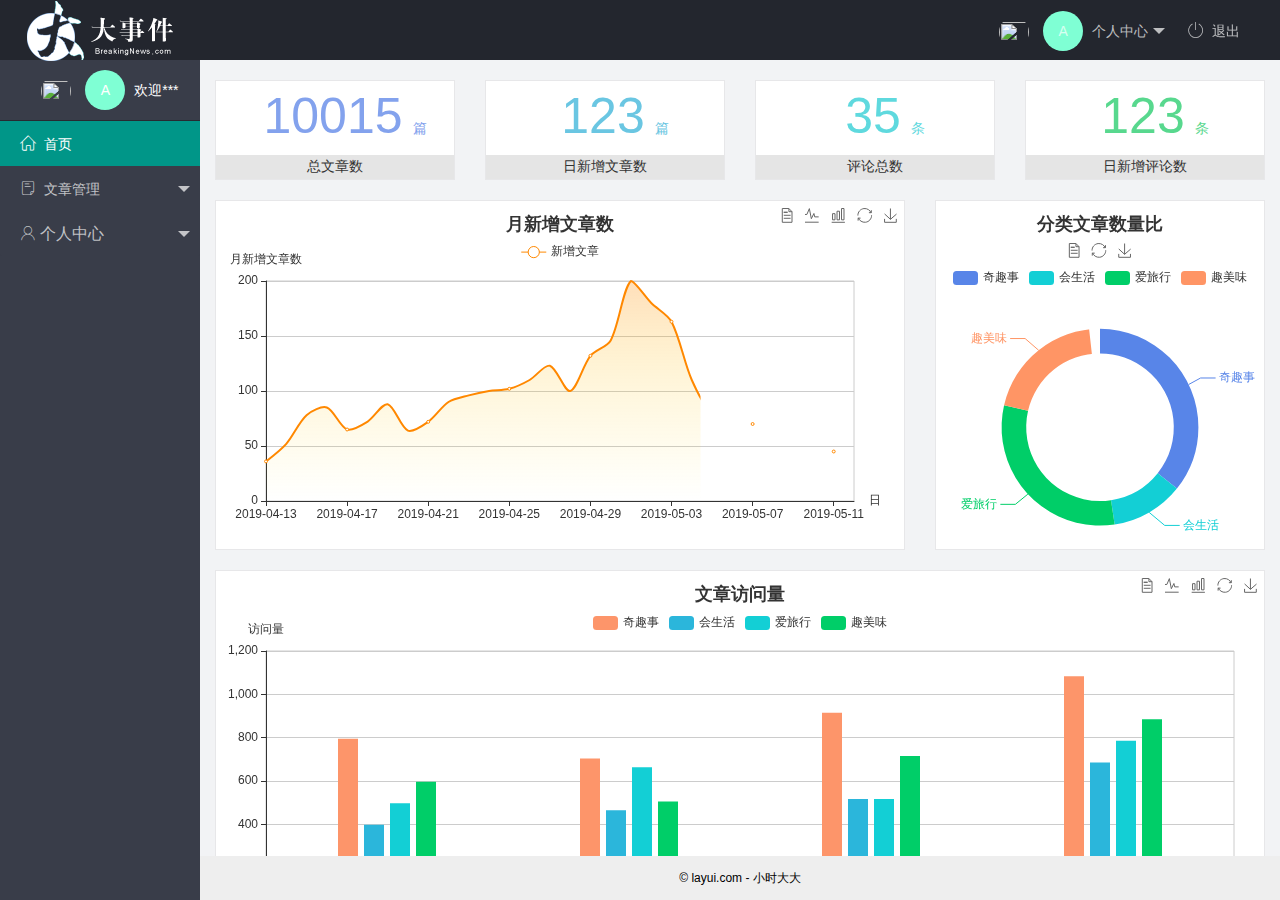
==== commit b9164ca5: "完成个人中心的开发" ====
--- a/index.html
+++ b/index.html
@@ -26,9 +26,9 @@
                         <span class="text-avatar">A</span> 个人中心
                     </a>
                     <dl class="layui-nav-child">
-                        <dd><a href="">基本资料</a></dd>
-                        <dd><a href="">更换头像</a></dd>
-                        <dd><a href="">重置密码</a></dd>
+                        <dd><a href="/user/user_info.html" target="fm">基本资料</a></dd>
+                        <dd><a href="/user/avatar.html" target="fm">更换头像</a></dd>
+                        <dd><a href="/user/user_pwd.html" target="fm">重置密码</a></dd>
                     </dl>
                 </li>
                 <li class="layui-nav-item"><a href="javascript:;" id="btnLogout"><span class="iconfont icon-tuichu"></span>退出</a></li>
@@ -67,9 +67,9 @@
                         <a href="javascript:;"><span class="iconfont icon-user">
                             个人中心</a>
                         <dl class="layui-nav-child">
-                            <dd><a href="javascript:;"><i class="layui-icon layui-icon-app"></i>基本资料</a></dd>
-                            <dd><a href="javascript:;"><i class="layui-icon layui-icon-app"></i>更换头像</a></dd>
-                            <dd><a href="javascript:;"><i class="layui-icon layui-icon-app"></i>重置密码</a></dd>
+                            <dd><a href="/user/user_info.html" target="fm"><i class="layui-icon layui-icon-app"></i>基本资料</a></dd>
+                            <dd><a href="/user/avatar.html" target="fm"><i class="layui-icon layui-icon-app"></i>更换头像</a></dd>
+                            <dd><a href="/user/user_pwd.html" target="fm"><i class="layui-icon layui-icon-app"></i>重置密码</a></dd>
                         </dl>
                     </li>
                 </ul>
